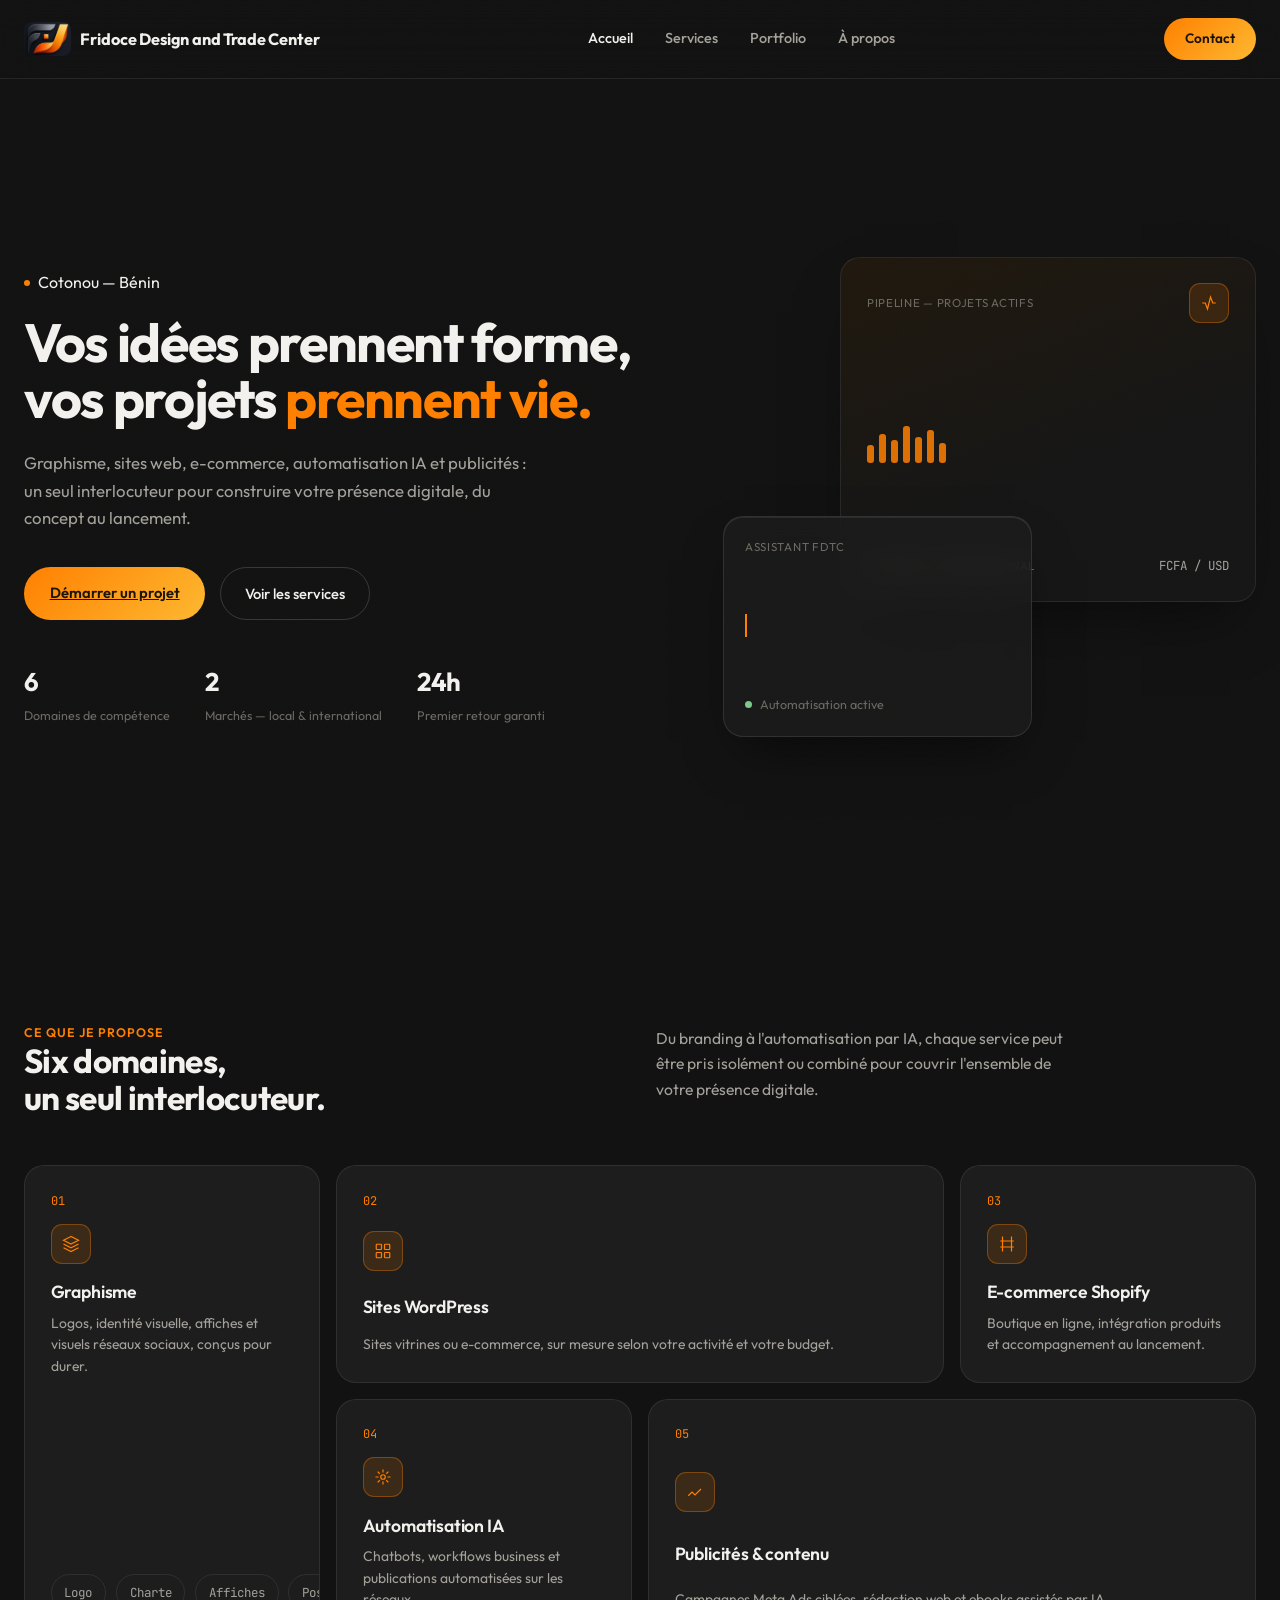
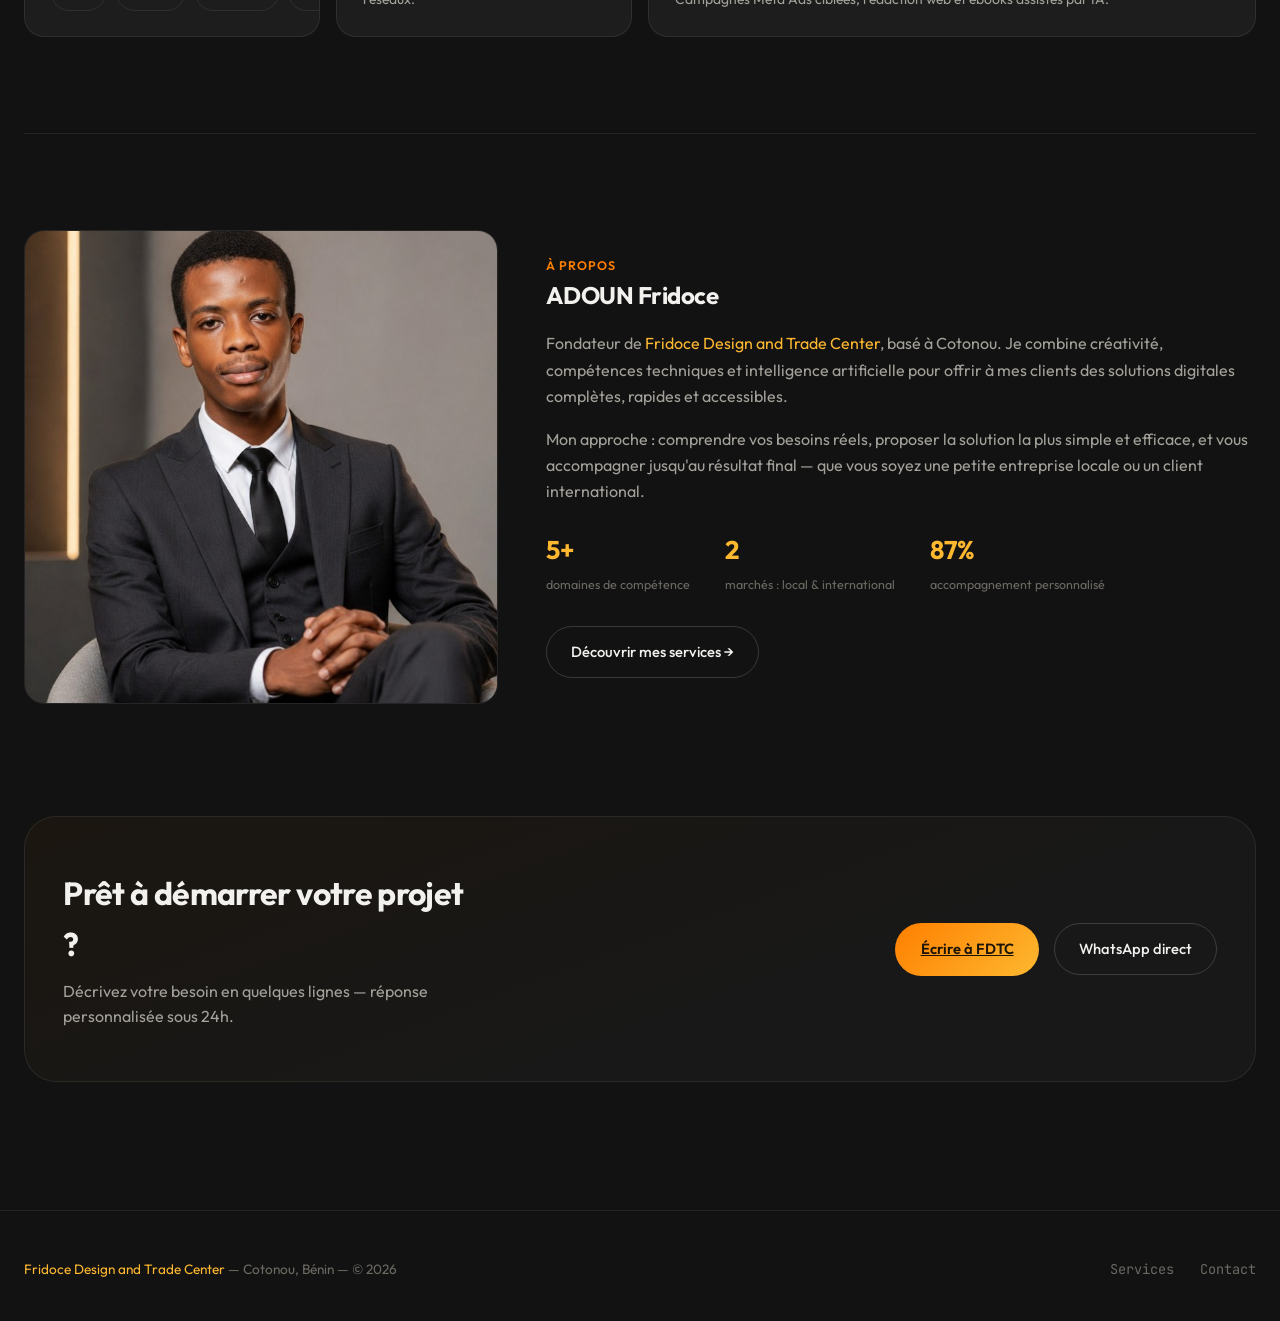
==== Fichiers site web par claude/index.html @ 0f729cc2 "Add files via upload" ====
<!DOCTYPE html>
<html lang="fr">
<head>
<meta charset="UTF-8">
<meta name="viewport" content="width=device-width, initial-scale=1.0">
<title>Fridoce Design and Trade Center — Accueil</title>
<link rel="preconnect" href="https://fonts.googleapis.com">
<link href="https://fonts.googleapis.com/css2?family=Outfit:wght@400;500;600;700;800&family=JetBrains+Mono:wght@400;500&display=swap" rel="stylesheet">
<link rel="stylesheet" href="style.css">
<style>
  .hero{display:grid; grid-template-columns:1.1fr 0.9fr; gap:3rem; align-items:center; min-height:calc(100dvh - 64px); padding:4rem 0;}
  @media (max-width:900px){.hero{grid-template-columns:1fr; min-height:auto; padding:3rem 0;}}
  h1{font-size:clamp(2.4rem,4.2vw,3.6rem); line-height:1.04; letter-spacing:-0.025em; font-weight:700; margin:0 0 1.4rem;}
  h1 em{font-style:normal; color:var(--accent);}
  .lead{color:var(--text-dim); font-size:1.05rem; line-height:1.65; max-width:46ch; margin:0 0 2.2rem;}
  .hero-actions{display:flex; gap:0.9rem; flex-wrap:wrap;}
  .hero-stats{display:flex; gap:2.2rem; margin-top:2.6rem; flex-wrap:wrap;}
  .stat-num{font-size:1.6rem; font-weight:700; letter-spacing:-0.02em; color:var(--text);}
  .stat-label{font-size:0.78rem; color:var(--text-faint); margin-top:0.2rem;}

  .hero-visual{position:relative; height:480px;}
  @media (max-width:900px){.hero-visual{height:340px; margin-top:1rem;}}
  .panel{position:absolute; border-radius:var(--radius-md); border:1px solid var(--border); background:var(--surface); box-shadow:0 30px 60px -25px rgba(0,0,0,0.55); overflow:hidden;}
  .panel-main{top:0; right:0; width:78%; height:72%; background:linear-gradient(160deg,#20180d,#161616 60%); padding:1.6rem; display:flex; flex-direction:column; justify-content:space-between;}
  .panel-float{bottom:0; left:0; width:58%; height:46%; background:rgba(29,29,29,0.7); backdrop-filter:blur(14px); border:1px solid rgba(255,255,255,0.1); box-shadow:inset 0 1px 0 rgba(255,255,255,0.08), 0 25px 50px -20px rgba(0,0,0,0.6); padding:1.3rem; display:flex; flex-direction:column; justify-content:space-between; animation:float 6s ease-in-out infinite;}
  .panel-tag{font-size:0.72rem; color:var(--text-faint); letter-spacing:0.06em; text-transform:uppercase;}
  .panel-row{display:flex; align-items:center; justify-content:space-between;}
  .mini-bars{display:flex; align-items:flex-end; gap:5px; height:46px;}
  .mini-bars span{width:7px; border-radius:3px; background:var(--accent); opacity:0.85;}
  .live-row{display:flex; align-items:center; gap:0.5rem; font-size:0.78rem; color:var(--text-faint);}

  /* BENTO PILLARS */
  .bento{display:grid; grid-template-columns:repeat(4,1fr); grid-template-rows:repeat(2,minmax(170px,auto)); gap:1rem;}
  @media (max-width:900px){.bento{grid-template-columns:1fr; grid-template-rows:none;}}
  .cell{border-radius:var(--radius-md); border:1px solid var(--border); background:var(--surface); padding:1.6rem; display:flex; flex-direction:column; justify-content:space-between; position:relative; overflow:hidden; transition:border-color .35s, transform .4s cubic-bezier(.16,1,.3,1); text-decoration:none; color:var(--text);}
  .cell:hover{border-color:var(--border-strong); transform:translateY(-3px);}
  .cell-wide{grid-column:span 2;}
  .cell-tall{grid-row:span 2;}
  @media (max-width:900px){.cell-wide,.cell-tall{grid-column:span 1; grid-row:span 1;}}
  .cell-num{font-family:'JetBrains Mono',monospace; font-size:0.75rem; color:var(--accent);}
  .cell-title{font-size:1.1rem; font-weight:600; margin:0.9rem 0 0.4rem; letter-spacing:-0.01em;}
  .cell-text{font-size:0.87rem; color:var(--text-dim); line-height:1.55;}

  /* A PROPOS */
  #apropos{border-top:1px solid var(--border);}
  .about-grid{display:grid; grid-template-columns:0.8fr 1.2fr; gap:3rem; align-items:center;}
  @media (max-width:860px){.about-grid{grid-template-columns:1fr;}}
  .photo-frame{width:100%; aspect-ratio:1; border-radius:var(--radius-md); overflow:hidden; border:1px solid var(--border);}
  .photo-frame img{width:100%; height:100%; object-fit:cover; display:block;}
  .about-grid p{color:var(--text-dim); font-size:1rem; line-height:1.65;}
  .stats{display:flex; gap:2.2rem; margin-top:1.6rem; flex-wrap:wrap;}
  .stats div b{display:block; font-family:'Outfit',sans-serif; font-size:1.6rem; color:var(--accent2); font-weight:700;}
  .stats div span{font-size:0.78rem; color:var(--text-faint);}

  /* CTA strip */
  .promo-cta{border-radius:var(--radius-lg); border:1px solid var(--border); background:linear-gradient(160deg,#1b1610,var(--bg-soft) 65%); padding:3.2rem 2.4rem; display:flex; align-items:center; justify-content:space-between; gap:2rem; flex-wrap:wrap;}
  .promo-cta h2{font-size:clamp(1.5rem,2.6vw,2rem); max-width:20ch; margin:0 0 0.5rem;}
  .promo-cta p{color:var(--text-dim); margin:0; max-width:38ch;}
</style>
</head>
<body>

<div class="grain"></div>

<nav>
  <div class="wrap">
    <a href="index.html" class="brand"><img src="assets/logo_icon.png" alt="Logo Fridoce" style="height:34px; width:auto;"> Fridoce Design and Trade Center</a>
    <ul>
      <li><a href="index.html" class="current">Accueil</a></li>
      <li><a href="services.html">Services</a></li>
      <li><a href="services.html#portfolio">Portfolio</a></li>
      <li><a href="index.html#apropos">À propos</a></li>
    </ul>
    <a href="paiement.html#contact" class="nav-cta">Contact</a>
    <button class="nav-burger" aria-label="Menu"><span></span><span></span><span></span></button>
  </div>
</nav>

<main class="wrap">

  <section class="hero" id="accueil">
    <div>
      <div class="kicker">Cotonou — Bénin</div>
      <h1>Vos idées prennent forme,<br>vos projets <em>prennent vie.</em></h1>
      <p class="lead">Graphisme, sites web, e-commerce, automatisation IA et publicités : un seul interlocuteur pour construire votre présence digitale, du concept au lancement.</p>
      <div class="hero-actions">
        <a href="paiement.html#contact" class="btn-primary">Démarrer un projet</a>
        <a href="services.html" class="btn-ghost">Voir les services</a>
      </div>
      <div class="hero-stats">
        <div><div class="stat-num">6</div><div class="stat-label">Domaines de compétence</div></div>
        <div><div class="stat-num">2</div><div class="stat-label">Marchés — local &amp; international</div></div>
        <div><div class="stat-num">24h</div><div class="stat-label">Premier retour garanti</div></div>
      </div>
    </div>

    <div class="hero-visual">
      <div class="panel panel-main">
        <div class="panel-row">
          <span class="panel-tag">Pipeline — projets actifs</span>
          <div class="glyph"><svg viewBox="0 0 24 24" fill="none" stroke-width="1.6"><path d="M3 12h4l3 8 4-16 3 8h4"/></svg></div>
        </div>
        <div class="mini-bars">
          <span style="height:38%"></span><span style="height:62%"></span><span style="height:48%"></span>
          <span style="height:80%"></span><span style="height:55%"></span><span style="height:70%"></span>
          <span style="height:42%"></span>
        </div>
        <div class="panel-row">
          <span class="panel-tag">Cotonou / International</span>
          <span class="mono" style="font-size:0.78rem; color:var(--text-dim);">FCFA / USD</span>
        </div>
      </div>
      <div class="panel panel-float">
        <span class="panel-tag">Assistant FDTC</span>
        <div class="typewrite mono">Génère 3 visuels produit…</div>
        <div class="live-row"><span class="pulse-dot"></span>Automatisation active</div>
      </div>
    </div>
  </section>

  <section id="pôles">
    <div class="section-head reveal">
      <div>
        <div class="eyebrow">Ce que je propose</div>
        <h2>Six domaines,<br>un seul interlocuteur.</h2>
      </div>
      <p class="section-desc">Du branding à l'automatisation par IA, chaque service peut être pris isolément ou combiné pour couvrir l'ensemble de votre présence digitale.</p>
    </div>

    <div class="bento reveal">
      <a href="services.html" class="cell cell-tall">
        <div>
          <div class="cell-num">01</div>
          <div class="glyph" style="margin-top:0.8rem;"><svg viewBox="0 0 24 24" fill="none" stroke-width="1.6"><path d="M12 2 2 7l10 5 10-5-10-5z"/><path d="M2 17l10 5 10-5"/><path d="M2 12l10 5 10-5"/></svg></div>
          <div class="cell-title">Graphisme</div>
          <div class="cell-text">Logos, identité visuelle, affiches et visuels réseaux sociaux, conçus pour durer.</div>
        </div>
        <div class="carousel-track mono">
          <span>Logo</span><span>Charte</span><span>Affiches</span><span>Posts</span>
          <span>Logo</span><span>Charte</span><span>Affiches</span><span>Posts</span>
        </div>
      </a>

      <a href="services.html" class="cell cell-wide">
        <div class="cell-num">02</div>
        <div class="glyph" style="margin-top:0.8rem;"><svg viewBox="0 0 24 24" fill="none" stroke-width="1.6"><rect x="3" y="3" width="7" height="7" rx="1"/><rect x="14" y="3" width="7" height="7" rx="1"/><rect x="3" y="14" width="7" height="7" rx="1"/><rect x="14" y="14" width="7" height="7" rx="1"/></svg></div>
        <div class="cell-title">Sites WordPress</div>
        <div class="cell-text">Sites vitrines ou e-commerce, sur mesure selon votre activité et votre budget.</div>
      </a>

      <a href="services.html" class="cell">
        <div class="cell-num">03</div>
        <div class="glyph" style="margin-top:0.8rem;"><svg viewBox="0 0 24 24" fill="none" stroke-width="1.6"><path d="M6 2 L6 22 M18 2 L18 22 M3 8 L21 8 M3 16 L21 16"/></svg></div>
        <div class="cell-title">E-commerce Shopify</div>
        <div class="cell-text">Boutique en ligne, intégration produits et accompagnement au lancement.</div>
      </a>

      <a href="services.html" class="cell">
        <div class="cell-num">04</div>
        <div class="glyph" style="margin-top:0.8rem;"><svg viewBox="0 0 24 24" fill="none" stroke-width="1.6"><circle cx="12" cy="12" r="3"/><path d="M12 2v4M12 18v4M4.9 4.9l2.8 2.8M16.3 16.3l2.8 2.8M2 12h4M18 12h4M4.9 19.1l2.8-2.8M16.3 7.7l2.8-2.8"/></svg></div>
        <div class="cell-title">Automatisation IA</div>
        <div class="cell-text">Chatbots, workflows business et publications automatisées sur les réseaux.</div>
      </a>

      <a href="services.html" class="cell cell-wide">
        <div class="cell-num">05</div>
        <div class="glyph" style="margin-top:0.8rem;"><svg viewBox="0 0 24 24" fill="none" stroke-width="1.6"><path d="M3 17l5-5 4 4 8-8"/></svg></div>
        <div class="cell-title">Publicités &amp; contenu</div>
        <div class="cell-text">Campagnes Meta Ads ciblées, rédaction web et ebooks assistés par IA.</div>
      </a>
    </div>
  </section>

  <section id="apropos">
    <div class="about-grid reveal">
      <div class="photo-frame"><img src="assets/photo.jpg" alt="ADOUN Fridoce"></div>
      <div>
        <div class="eyebrow">À propos</div>
        <h2>ADOUN Fridoce</h2>
        <p>Fondateur de <a href="https://www.facebook.com/dtacademy2" target="_blank" class="brand-link">Fridoce Design and Trade Center</a>, basé à Cotonou. Je combine créativité, compétences techniques et intelligence artificielle pour offrir à mes clients des solutions digitales complètes, rapides et accessibles.</p>
        <p>Mon approche : comprendre vos besoins réels, proposer la solution la plus simple et efficace, et vous accompagner jusqu'au résultat final — que vous soyez une petite entreprise locale ou un client international.</p>
        <div class="stats">
          <div><b>6+</b><span>domaines de compétence</span></div>
          <div><b>2</b><span>marchés : local &amp; international</span></div>
          <div><b>100%</b><span>accompagnement personnalisé</span></div>
        </div>
        <a href="services.html" class="btn-ghost" style="margin-top:1.8rem;">Découvrir mes services →</a>
      </div>
    </div>
  </section>

  <section style="padding-top:1rem;">
    <div class="promo-cta reveal">
      <div>
        <h2>Prêt à démarrer votre projet ?</h2>
        <p>Décrivez votre besoin en quelques lignes — réponse personnalisée sous 24h.</p>
      </div>
      <div class="hero-actions">
        <a href="paiement.html#contact" class="btn-primary">Écrire à FDTC</a>
        <a href="https://wa.me/22995250774?text=Bonjour%2C%20je%20vous%20ai%20d%C3%A9couvert%20gr%C3%A2ce%20%C3%A0%20votre%20site%20web%20et%20j%27aimerais%20discuter%20avec%20vous." target="_blank" class="btn-ghost">WhatsApp direct</a>
      </div>
    </div>
  </section>

</main>

<footer>
  <div class="wrap">
    <div><a href="https://www.facebook.com/dtacademy2" target="_blank" class="brand-link">Fridoce Design and Trade Center</a> — Cotonou, Bénin — © 2026</div>
    <div class="mono" style="display:flex; gap:1.6rem;"><a href="services.html" style="text-decoration:none;">Services</a><a href="paiement.html#contact" style="text-decoration:none;">Contact</a></div>
  </div>
</footer>

<script src="dynamic.js"></script>
</body>
</html>
---- Fichiers site web par claude/style.css ----
:root{
  --bg:#121212;
  --bg-soft:#181818;
  --surface:#1d1d1d;
  --border:rgba(255,255,255,0.08);
  --border-strong:rgba(255,255,255,0.16);
  --text:#f2f1ee;
  --text-dim:#a3a19a;
  --text-faint:#6b6962;
  --accent:#FF7F00;
  --accent2:#FDB830;
  --accent-soft:rgba(255,127,0,0.14);
  --accent-line:rgba(255,127,0,0.35);
  --radius-lg:2rem;
  --radius-md:1.25rem;
  --radius-sm:0.75rem;
  --trust-blue:#1E90FF;
}
*{box-sizing:border-box;}
html{scroll-behavior:smooth;}
body{
  margin:0; background:var(--bg); color:var(--text);
  font-family:'Outfit', sans-serif; -webkit-font-smoothing:antialiased; overflow-x:hidden;
  line-height:1.6;
}
.mono{font-family:'JetBrains Mono', monospace;}
body{opacity:0; transition:opacity .5s ease;}
body.page-loaded{opacity:1;}
h1,h2,h3{font-family:'Outfit', sans-serif; font-weight:700; letter-spacing:-0.02em; margin:0; color:var(--text);}
a{color:inherit;}
.wrap{max-width:1320px; margin:0 auto; padding:0 1.5rem;}
@media (max-width:768px){.wrap{padding:0 1.25rem;}}
.eyebrow{font-size:0.78rem; letter-spacing:0.08em; text-transform:uppercase; color:var(--accent); font-weight:600;}

/* grain texture overlay */
.grain{
  position:fixed; inset:0; z-index:50; pointer-events:none; opacity:0.035; mix-blend-mode:overlay;
  background-image:url("data:image/svg+xml,%3Csvg xmlns='http://www.w3.org/2000/svg' width='120' height='120'%3E%3Cfilter id='n'%3E%3CfeTurbulence type='fractalNoise' baseFrequency='0.9' numOctaves='2' stitchTiles='stitch'/%3E%3C/filter%3E%3Crect width='100%25' height='100%25' filter='url(%23n)'/%3E%3C/svg%3E");
}

/* NAV */
nav{position:sticky; top:0; z-index:40; backdrop-filter:blur(18px) saturate(140%); background:rgba(18,18,18,0.72); border-bottom:1px solid var(--border); transition:box-shadow .25s ease;}
nav.scrolled{box-shadow:0 10px 30px -10px rgba(0,0,0,0.6);}
nav .wrap{display:flex; align-items:center; justify-content:space-between; padding:1.1rem 1.5rem;}
.brand{display:flex; align-items:center; gap:0.6rem; font-weight:700; letter-spacing:-0.01em; font-size:1.02rem; text-decoration:none; color:var(--text);}
.brand img{display:block; border-radius:8px;}
nav ul{display:flex; gap:2rem; font-size:0.9rem; color:var(--text-dim); list-style:none; padding:0; margin:0;}
nav ul a{color:inherit; text-decoration:none; transition:color .25s; font-weight:500;}
nav ul a:hover, nav ul a.current{color:var(--text);}
.nav-cta{
  font-size:0.85rem; font-weight:600; padding:0.65rem 1.3rem; border-radius:999px;
  background:linear-gradient(135deg,var(--accent),var(--accent2)); color:#1c1407 !important; border:none; cursor:pointer;
  text-decoration:none; transition:transform .35s cubic-bezier(.16,1,.3,1);
}
.nav-cta:hover{transform:translateY(-2px);}

.nav-burger{display:none; background:none; border:none; cursor:pointer; padding:6px; width:32px; height:32px; position:relative;}
.nav-burger span{display:block; position:absolute; left:6px; right:6px; height:2px; background:var(--text); transition:transform .25s ease, opacity .25s ease; top:10px;}
.nav-burger span:nth-child(2){top:15px;}
.nav-burger span:nth-child(3){top:20px;}
.nav-burger.active span:nth-child(1){transform:translateY(5px) rotate(45deg);}
.nav-burger.active span:nth-child(2){opacity:0;}
.nav-burger.active span:nth-child(3){transform:translateY(-5px) rotate(-45deg);}
@media (max-width:860px){
  nav ul{display:none;}
  .nav-burger{display:block;}
  nav ul.open{
    display:flex; position:absolute; top:100%; left:0; right:0; background:var(--bg-soft);
    flex-direction:column; gap:1.1rem; padding:1.4rem 1.5rem; border-bottom:1px solid var(--border);
  }
}

section{padding:6rem 0;}
@media (max-width:768px){section{padding:3.5rem 0;}}
.section-head{display:grid; grid-template-columns:1fr 1fr; gap:2rem; align-items:end; margin-bottom:3rem;}
@media (max-width:768px){.section-head{grid-template-columns:1fr;}}
.section-head h2{font-size:clamp(1.8rem,2.6vw,2.4rem); line-height:1.12;}
.section-desc{color:var(--text-dim); line-height:1.6; font-size:0.98rem; max-width:42ch;}

.btn{display:inline-block; font-family:'Outfit',sans-serif; border:none; cursor:pointer; text-decoration:none;}
.btn-primary{
  background:linear-gradient(135deg,var(--accent),var(--accent2)); color:#1c1407; font-weight:600; font-size:0.92rem;
  padding:0.85rem 1.6rem; border-radius:999px; transition:transform .35s cubic-bezier(.16,1,.3,1), box-shadow .3s ease;
  will-change:transform; display:inline-block;
}
.btn-primary:hover{box-shadow:0 10px 28px -8px rgba(255,127,0,0.45);}
.btn-primary:active{transform:scale(0.96);}
.btn-ghost{
  background:transparent; color:var(--text); font-weight:500; font-size:0.92rem;
  padding:0.85rem 1.5rem; border-radius:999px; border:1px solid var(--border-strong);
  cursor:pointer; transition:border-color .25s, transform .3s cubic-bezier(.16,1,.3,1); display:inline-block; text-decoration:none;
}
.btn-ghost:hover{border-color:var(--accent-line); color:var(--accent2);}
.btn-ghost:active{transform:scale(0.96);}

footer{padding:3rem 0 2.5rem; border-top:1px solid var(--border); margin-top:2rem; background:var(--bg);}
footer .wrap{display:flex; justify-content:space-between; align-items:center; flex-wrap:wrap; gap:1rem; color:var(--text-faint); font-size:0.85rem;}
.brand-link{color:var(--accent2); text-decoration:none; border-bottom:1px solid transparent; transition:border-color .2s;}
.brand-link:hover{border-color:var(--accent2);}

/* reveal on scroll */
.reveal{opacity:0; transform:translateY(20px); transition:opacity .7s cubic-bezier(.16,1,.3,1), transform .7s cubic-bezier(.16,1,.3,1);}
.reveal.in{opacity:1; transform:translateY(0);}

/* pulse dot */
.pulse-dot{width:7px; height:7px; border-radius:50%; background:#7cc98a; box-shadow:0 0 0 0 rgba(124,201,138,0.6); animation:pulse 2s infinite; display:inline-block;}
@keyframes pulse{0%{box-shadow:0 0 0 0 rgba(124,201,138,0.5);}70%{box-shadow:0 0 0 8px rgba(124,201,138,0);}100%{box-shadow:0 0 0 0 rgba(124,201,138,0);}}

/* breathing kicker dot */
.kicker{display:inline-flex; align-items:center; gap:0.5rem; margin-bottom:1.2rem;}
.kicker::before{content:''; width:6px; height:6px; border-radius:50%; background:var(--accent); animation:breathe 2.6s ease-in-out infinite;}
@keyframes breathe{0%,100%{opacity:0.4; transform:scale(0.85);}50%{opacity:1; transform:scale(1.1);}}

/* floating panel */
@keyframes float{0%,100%{transform:translateY(0px);}50%{transform:translateY(-10px);}}

/* spinning ring */
@keyframes spin-slow{to{transform:rotate(360deg);}}

/* typewriter */
.typewrite{font-size:0.9rem; color:var(--text); border-right:2px solid var(--accent); white-space:nowrap; overflow:hidden; width:0; display:inline-block; animation:type 3.4s steps(28) infinite, caret 0.8s steps(1) infinite;}
@keyframes type{0%,5%{width:0;}45%,55%{width:22ch;}95%,100%{width:0;}}
@keyframes caret{50%{border-color:transparent;}}

/* infinite carousel */
.carousel-track{display:flex; gap:0.6rem; width:max-content; animation:scroll-left 14s linear infinite;}
.carousel-track span{font-family:'JetBrains Mono',monospace; font-size:0.78rem; padding:0.45rem 0.8rem; border:1px solid var(--border); border-radius:999px; color:var(--text-dim); white-space:nowrap;}
@keyframes scroll-left{from{transform:translateX(0);}to{transform:translateX(-50%);}}

.glyph{width:40px; height:40px; border-radius:11px; background:var(--accent-soft); border:1px solid var(--accent-line); display:flex; align-items:center; justify-content:center;}
.glyph svg{width:18px; height:18px; stroke:var(--accent);}

@media (max-width:860px){
  .section-head{grid-template-columns:1fr;}
}
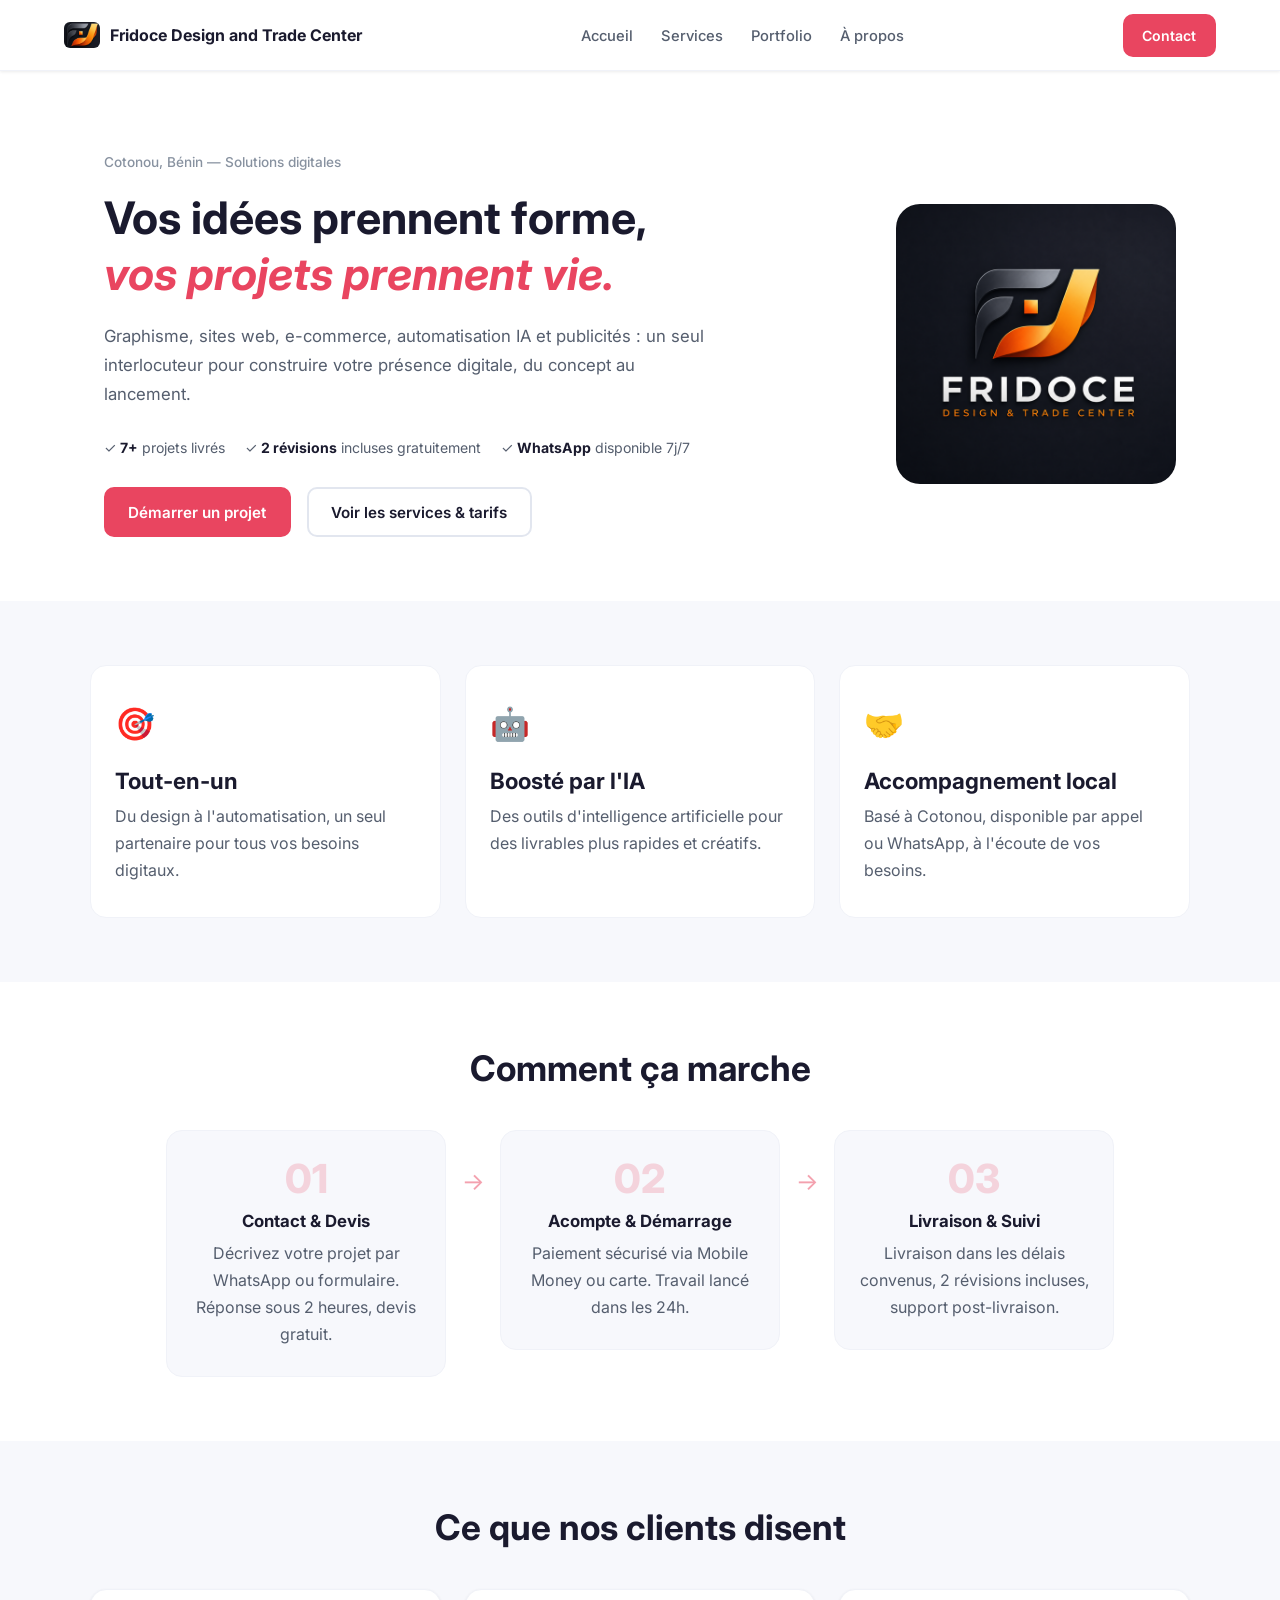
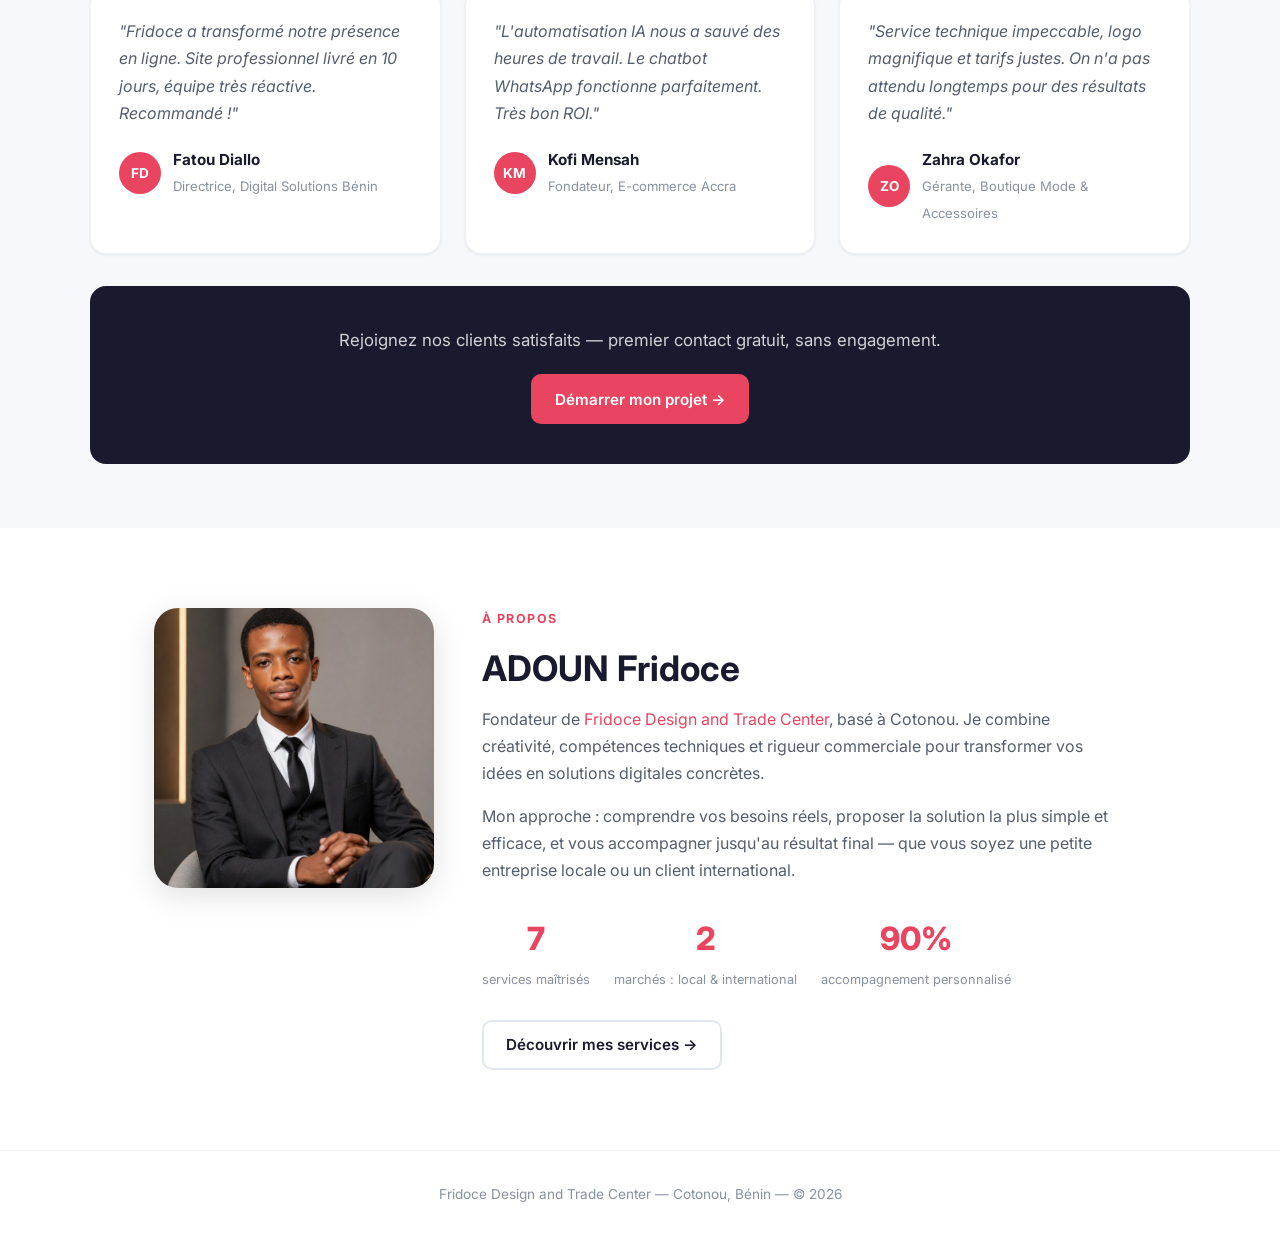
==== commit 35d4e930: "Add files via upload" ====
--- a/Fichiers site web par claude/index.html
+++ b/Fichiers site web par claude/index.html
@@ -1,216 +1,244 @@
 <!DOCTYPE html>
 <html lang="fr">
 <head>
-<meta charset="UTF-8">
-<meta name="viewport" content="width=device-width, initial-scale=1.0">
-<title>Fridoce Design and Trade Center — Accueil</title>
-<link rel="preconnect" href="https://fonts.googleapis.com">
-<link href="https://fonts.googleapis.com/css2?family=Outfit:wght@400;500;600;700;800&family=JetBrains+Mono:wght@400;500&display=swap" rel="stylesheet">
-<link rel="stylesheet" href="style.css">
-<style>
-  .hero{display:grid; grid-template-columns:1.1fr 0.9fr; gap:3rem; align-items:center; min-height:calc(100dvh - 64px); padding:4rem 0;}
-  @media (max-width:900px){.hero{grid-template-columns:1fr; min-height:auto; padding:3rem 0;}}
-  h1{font-size:clamp(2.4rem,4.2vw,3.6rem); line-height:1.04; letter-spacing:-0.025em; font-weight:700; margin:0 0 1.4rem;}
-  h1 em{font-style:normal; color:var(--accent);}
-  .lead{color:var(--text-dim); font-size:1.05rem; line-height:1.65; max-width:46ch; margin:0 0 2.2rem;}
-  .hero-actions{display:flex; gap:0.9rem; flex-wrap:wrap;}
-  .hero-stats{display:flex; gap:2.2rem; margin-top:2.6rem; flex-wrap:wrap;}
-  .stat-num{font-size:1.6rem; font-weight:700; letter-spacing:-0.02em; color:var(--text);}
-  .stat-label{font-size:0.78rem; color:var(--text-faint); margin-top:0.2rem;}
-
-  .hero-visual{position:relative; height:480px;}
-  @media (max-width:900px){.hero-visual{height:340px; margin-top:1rem;}}
-  .panel{position:absolute; border-radius:var(--radius-md); border:1px solid var(--border); background:var(--surface); box-shadow:0 30px 60px -25px rgba(0,0,0,0.55); overflow:hidden;}
-  .panel-main{top:0; right:0; width:78%; height:72%; background:linear-gradient(160deg,#20180d,#161616 60%); padding:1.6rem; display:flex; flex-direction:column; justify-content:space-between;}
-  .panel-float{bottom:0; left:0; width:58%; height:46%; background:rgba(29,29,29,0.7); backdrop-filter:blur(14px); border:1px solid rgba(255,255,255,0.1); box-shadow:inset 0 1px 0 rgba(255,255,255,0.08), 0 25px 50px -20px rgba(0,0,0,0.6); padding:1.3rem; display:flex; flex-direction:column; justify-content:space-between; animation:float 6s ease-in-out infinite;}
-  .panel-tag{font-size:0.72rem; color:var(--text-faint); letter-spacing:0.06em; text-transform:uppercase;}
-  .panel-row{display:flex; align-items:center; justify-content:space-between;}
-  .mini-bars{display:flex; align-items:flex-end; gap:5px; height:46px;}
-  .mini-bars span{width:7px; border-radius:3px; background:var(--accent); opacity:0.85;}
-  .live-row{display:flex; align-items:center; gap:0.5rem; font-size:0.78rem; color:var(--text-faint);}
-
-  /* BENTO PILLARS */
-  .bento{display:grid; grid-template-columns:repeat(4,1fr); grid-template-rows:repeat(2,minmax(170px,auto)); gap:1rem;}
-  @media (max-width:900px){.bento{grid-template-columns:1fr; grid-template-rows:none;}}
-  .cell{border-radius:var(--radius-md); border:1px solid var(--border); background:var(--surface); padding:1.6rem; display:flex; flex-direction:column; justify-content:space-between; position:relative; overflow:hidden; transition:border-color .35s, transform .4s cubic-bezier(.16,1,.3,1); text-decoration:none; color:var(--text);}
-  .cell:hover{border-color:var(--border-strong); transform:translateY(-3px);}
-  .cell-wide{grid-column:span 2;}
-  .cell-tall{grid-row:span 2;}
-  @media (max-width:900px){.cell-wide,.cell-tall{grid-column:span 1; grid-row:span 1;}}
-  .cell-num{font-family:'JetBrains Mono',monospace; font-size:0.75rem; color:var(--accent);}
-  .cell-title{font-size:1.1rem; font-weight:600; margin:0.9rem 0 0.4rem; letter-spacing:-0.01em;}
-  .cell-text{font-size:0.87rem; color:var(--text-dim); line-height:1.55;}
-
-  /* A PROPOS */
-  #apropos{border-top:1px solid var(--border);}
-  .about-grid{display:grid; grid-template-columns:0.8fr 1.2fr; gap:3rem; align-items:center;}
-  @media (max-width:860px){.about-grid{grid-template-columns:1fr;}}
-  .photo-frame{width:100%; aspect-ratio:1; border-radius:var(--radius-md); overflow:hidden; border:1px solid var(--border);}
-  .photo-frame img{width:100%; height:100%; object-fit:cover; display:block;}
-  .about-grid p{color:var(--text-dim); font-size:1rem; line-height:1.65;}
-  .stats{display:flex; gap:2.2rem; margin-top:1.6rem; flex-wrap:wrap;}
-  .stats div b{display:block; font-family:'Outfit',sans-serif; font-size:1.6rem; color:var(--accent2); font-weight:700;}
-  .stats div span{font-size:0.78rem; color:var(--text-faint);}
-
-  /* CTA strip */
-  .promo-cta{border-radius:var(--radius-lg); border:1px solid var(--border); background:linear-gradient(160deg,#1b1610,var(--bg-soft) 65%); padding:3.2rem 2.4rem; display:flex; align-items:center; justify-content:space-between; gap:2rem; flex-wrap:wrap;}
-  .promo-cta h2{font-size:clamp(1.5rem,2.6vw,2rem); max-width:20ch; margin:0 0 0.5rem;}
-  .promo-cta p{color:var(--text-dim); margin:0; max-width:38ch;}
-</style>
+  <meta charset="UTF-8" />
+  <meta name="viewport" content="width=device-width, initial-scale=1.0" />
+  <title>Fridoce Design and Trade Center — Accueil</title>
+  <meta name="description" content="Créez votre présence digitale avec Fridoce Design and Trade Center. Graphisme, sites web, e-commerce, automatisation IA et publicités. Solutions complètes depuis Cotonou." />
+  <meta name="keywords" content="graphisme, design, site web, e-commerce, automatisation IA, publicités Facebook, Cotonou, Bénin" />
+  <meta name="author" content="Fridoce Design and Trade Center" />
+
+  <!-- Open Graph — URL corrigée -->
+  <meta property="og:title" content="Fridoce Design and Trade Center — Vos idées prennent forme" />
+  <meta property="og:description" content="Solutions digitales complètes : graphisme, sites web, e-commerce, automatisation IA. Du concept au lancement." />
+  <meta property="og:image" content="https://fdtc-website.vercel.app/assets/logo.png" />
+  <meta property="og:url" content="https://fdtc-website.vercel.app" />
+  <meta property="og:type" content="website" />
+  <meta property="og:site_name" content="Fridoce Design and Trade Center" />
+
+  <!-- Twitter Card -->
+  <meta name="twitter:card" content="summary_large_image" />
+  <meta name="twitter:title" content="Fridoce Design and Trade Center" />
+  <meta name="twitter:description" content="Solutions digitales complètes depuis Cotonou. Graphisme, sites, e-commerce, IA." />
+  <meta name="twitter:image" content="https://fdtc-website.vercel.app/assets/logo.png" />
+
+  <!-- JSON-LD LocalBusiness -->
+  <script type="application/ld+json">
+  {
+    "@context": "https://schema.org",
+    "@type": "LocalBusiness",
+    "name": "Fridoce Design and Trade Center",
+    "url": "https://fdtc-website.vercel.app",
+    "logo": "https://fdtc-website.vercel.app/assets/logo.png",
+    "image": "https://fdtc-website.vercel.app/assets/logo.png",
+    "description": "Solutions digitales complètes : graphisme, sites web, e-commerce, automatisation IA et publicités depuis Cotonou, Bénin.",
+    "address": {
+      "@type": "PostalAddress",
+      "addressLocality": "Cotonou",
+      "addressCountry": "BJ"
+    },
+    "telephone": "+22901952507 74",
+    "priceRange": "$$",
+    "openingHours": "Mo-Fr 08:00-18:00"
+  }
+  </script>
+
+  <!-- Google Analytics GA4 -->
+  <script async src="https://www.googletagmanager.com/gtag/js?id=G-G6QQ1XGPJY"></script>
+  <script>
+    window.dataLayer = window.dataLayer || [];
+    function gtag(){dataLayer.push(arguments);}
+    gtag('js', new Date());
+    gtag('config', 'G-G6QQ1XGPJY');
+  </script>
+
+  <link rel="stylesheet" href="style.css" />
+  <link rel="preconnect" href="https://fonts.googleapis.com" />
+  <link rel="preconnect" href="https://fonts.gstatic.com" crossorigin />
+  <link href="https://fonts.googleapis.com/css2?family=Inter:wght@400;500;600;700&display=swap" rel="stylesheet" />
 </head>
 <body>
 
-<div class="grain"></div>
-
-<nav>
-  <div class="wrap">
-    <a href="index.html" class="brand"><img src="assets/logo_icon.png" alt="Logo Fridoce" style="height:34px; width:auto;"> Fridoce Design and Trade Center</a>
-    <ul>
-      <li><a href="index.html" class="current">Accueil</a></li>
+  <!-- NAVIGATION -->
+  <nav class="navbar" role="navigation" aria-label="Navigation principale">
+    <a href="index.html" class="nav-logo" aria-label="Fridoce Design and Trade Center — Accueil">
+      <img src="assets/logo_icon.png" alt="Logo Fridoce" width="36" height="36" />
+      Fridoce Design and Trade Center
+    </a>
+    <button class="burger" id="burger" aria-label="Ouvrir le menu" aria-expanded="false" aria-controls="nav-links">
+      <span></span><span></span><span></span>
+    </button>
+    <ul class="nav-links" id="nav-links" role="list">
+      <li><a href="index.html">Accueil</a></li>
       <li><a href="services.html">Services</a></li>
       <li><a href="services.html#portfolio">Portfolio</a></li>
       <li><a href="index.html#apropos">À propos</a></li>
     </ul>
-    <a href="paiement.html#contact" class="nav-cta">Contact</a>
-    <button class="nav-burger" aria-label="Menu"><span></span><span></span><span></span></button>
-  </div>
-</nav>
-
-<main class="wrap">
-
+    <a href="paiement.html#contact" class="btn btn-primary nav-cta">Contact</a>
+  </nav>
+
+  <!-- HERO -->
   <section class="hero" id="accueil">
-    <div>
-      <div class="kicker">Cotonou — Bénin</div>
-      <h1>Vos idées prennent forme,<br>vos projets <em>prennent vie.</em></h1>
-      <p class="lead">Graphisme, sites web, e-commerce, automatisation IA et publicités : un seul interlocuteur pour construire votre présence digitale, du concept au lancement.</p>
+    <div class="hero-content">
+      <p class="hero-location">Cotonou, Bénin — Solutions digitales</p>
+      <h1 class="hero-title">
+        Vos idées prennent forme,<br />
+        <em>vos projets prennent vie.</em>
+      </h1>
+      <p class="hero-subtitle">
+        Graphisme, sites web, e-commerce, automatisation IA et publicités : un seul interlocuteur pour construire votre présence digitale, du concept au lancement.
+      </p>
+      <div class="trust-bar">
+        <span>✓ <strong>7+</strong> projets livrés</span>
+        <span>✓ <strong>2 révisions</strong> incluses gratuitement</span>
+        <span>✓ <strong>WhatsApp</strong> disponible 7j/7</span>
+      </div>
       <div class="hero-actions">
-        <a href="paiement.html#contact" class="btn-primary">Démarrer un projet</a>
-        <a href="services.html" class="btn-ghost">Voir les services</a>
-      </div>
-      <div class="hero-stats">
-        <div><div class="stat-num">6</div><div class="stat-label">Domaines de compétence</div></div>
-        <div><div class="stat-num">2</div><div class="stat-label">Marchés — local &amp; international</div></div>
-        <div><div class="stat-num">24h</div><div class="stat-label">Premier retour garanti</div></div>
-      </div>
-    </div>
-
+        <a href="paiement.html#contact" class="btn btn-primary" onclick="gtag('event','click_cta_hero',{event_category:'conversion'})">Démarrer un projet</a>
+        <a href="services.html" class="btn btn-secondary">Voir les services &amp; tarifs</a>
+      </div>
+    </div>
     <div class="hero-visual">
-      <div class="panel panel-main">
-        <div class="panel-row">
-          <span class="panel-tag">Pipeline — projets actifs</span>
-          <div class="glyph"><svg viewBox="0 0 24 24" fill="none" stroke-width="1.6"><path d="M3 12h4l3 8 4-16 3 8h4"/></svg></div>
-        </div>
-        <div class="mini-bars">
-          <span style="height:38%"></span><span style="height:62%"></span><span style="height:48%"></span>
-          <span style="height:80%"></span><span style="height:55%"></span><span style="height:70%"></span>
-          <span style="height:42%"></span>
-        </div>
-        <div class="panel-row">
-          <span class="panel-tag">Cotonou / International</span>
-          <span class="mono" style="font-size:0.78rem; color:var(--text-dim);">FCFA / USD</span>
-        </div>
-      </div>
-      <div class="panel panel-float">
-        <span class="panel-tag">Assistant FDTC</span>
-        <div class="typewrite mono">Génère 3 visuels produit…</div>
-        <div class="live-row"><span class="pulse-dot"></span>Automatisation active</div>
-      </div>
-    </div>
-  </section>
-
-  <section id="pôles">
-    <div class="section-head reveal">
-      <div>
-        <div class="eyebrow">Ce que je propose</div>
-        <h2>Six domaines,<br>un seul interlocuteur.</h2>
-      </div>
-      <p class="section-desc">Du branding à l'automatisation par IA, chaque service peut être pris isolément ou combiné pour couvrir l'ensemble de votre présence digitale.</p>
-    </div>
-
-    <div class="bento reveal">
-      <a href="services.html" class="cell cell-tall">
-        <div>
-          <div class="cell-num">01</div>
-          <div class="glyph" style="margin-top:0.8rem;"><svg viewBox="0 0 24 24" fill="none" stroke-width="1.6"><path d="M12 2 2 7l10 5 10-5-10-5z"/><path d="M2 17l10 5 10-5"/><path d="M2 12l10 5 10-5"/></svg></div>
-          <div class="cell-title">Graphisme</div>
-          <div class="cell-text">Logos, identité visuelle, affiches et visuels réseaux sociaux, conçus pour durer.</div>
-        </div>
-        <div class="carousel-track mono">
-          <span>Logo</span><span>Charte</span><span>Affiches</span><span>Posts</span>
-          <span>Logo</span><span>Charte</span><span>Affiches</span><span>Posts</span>
-        </div>
-      </a>
-
-      <a href="services.html" class="cell cell-wide">
-        <div class="cell-num">02</div>
-        <div class="glyph" style="margin-top:0.8rem;"><svg viewBox="0 0 24 24" fill="none" stroke-width="1.6"><rect x="3" y="3" width="7" height="7" rx="1"/><rect x="14" y="3" width="7" height="7" rx="1"/><rect x="3" y="14" width="7" height="7" rx="1"/><rect x="14" y="14" width="7" height="7" rx="1"/></svg></div>
-        <div class="cell-title">Sites WordPress</div>
-        <div class="cell-text">Sites vitrines ou e-commerce, sur mesure selon votre activité et votre budget.</div>
-      </a>
-
-      <a href="services.html" class="cell">
-        <div class="cell-num">03</div>
-        <div class="glyph" style="margin-top:0.8rem;"><svg viewBox="0 0 24 24" fill="none" stroke-width="1.6"><path d="M6 2 L6 22 M18 2 L18 22 M3 8 L21 8 M3 16 L21 16"/></svg></div>
-        <div class="cell-title">E-commerce Shopify</div>
-        <div class="cell-text">Boutique en ligne, intégration produits et accompagnement au lancement.</div>
-      </a>
-
-      <a href="services.html" class="cell">
-        <div class="cell-num">04</div>
-        <div class="glyph" style="margin-top:0.8rem;"><svg viewBox="0 0 24 24" fill="none" stroke-width="1.6"><circle cx="12" cy="12" r="3"/><path d="M12 2v4M12 18v4M4.9 4.9l2.8 2.8M16.3 16.3l2.8 2.8M2 12h4M18 12h4M4.9 19.1l2.8-2.8M16.3 7.7l2.8-2.8"/></svg></div>
-        <div class="cell-title">Automatisation IA</div>
-        <div class="cell-text">Chatbots, workflows business et publications automatisées sur les réseaux.</div>
-      </a>
-
-      <a href="services.html" class="cell cell-wide">
-        <div class="cell-num">05</div>
-        <div class="glyph" style="margin-top:0.8rem;"><svg viewBox="0 0 24 24" fill="none" stroke-width="1.6"><path d="M3 17l5-5 4 4 8-8"/></svg></div>
-        <div class="cell-title">Publicités &amp; contenu</div>
-        <div class="cell-text">Campagnes Meta Ads ciblées, rédaction web et ebooks assistés par IA.</div>
-      </a>
-    </div>
-  </section>
-
-  <section id="apropos">
-    <div class="about-grid reveal">
-      <div class="photo-frame"><img src="assets/photo.jpg" alt="ADOUN Fridoce"></div>
-      <div>
-        <div class="eyebrow">À propos</div>
-        <h2>ADOUN Fridoce</h2>
-        <p>Fondateur de <a href="https://www.facebook.com/dtacademy2" target="_blank" class="brand-link">Fridoce Design and Trade Center</a>, basé à Cotonou. Je combine créativité, compétences techniques et intelligence artificielle pour offrir à mes clients des solutions digitales complètes, rapides et accessibles.</p>
-        <p>Mon approche : comprendre vos besoins réels, proposer la solution la plus simple et efficace, et vous accompagner jusqu'au résultat final — que vous soyez une petite entreprise locale ou un client international.</p>
-        <div class="stats">
-          <div><b>6+</b><span>domaines de compétence</span></div>
-          <div><b>2</b><span>marchés : local &amp; international</span></div>
-          <div><b>100%</b><span>accompagnement personnalisé</span></div>
-        </div>
-        <a href="services.html" class="btn-ghost" style="margin-top:1.8rem;">Découvrir mes services →</a>
-      </div>
-    </div>
-  </section>
-
-  <section style="padding-top:1rem;">
-    <div class="promo-cta reveal">
-      <div>
-        <h2>Prêt à démarrer votre projet ?</h2>
-        <p>Décrivez votre besoin en quelques lignes — réponse personnalisée sous 24h.</p>
-      </div>
-      <div class="hero-actions">
-        <a href="paiement.html#contact" class="btn-primary">Écrire à FDTC</a>
-        <a href="https://wa.me/22995250774?text=Bonjour%2C%20je%20vous%20ai%20d%C3%A9couvert%20gr%C3%A2ce%20%C3%A0%20votre%20site%20web%20et%20j%27aimerais%20discuter%20avec%20vous." target="_blank" class="btn-ghost">WhatsApp direct</a>
-      </div>
-    </div>
-  </section>
-
-</main>
-
-<footer>
-  <div class="wrap">
-    <div><a href="https://www.facebook.com/dtacademy2" target="_blank" class="brand-link">Fridoce Design and Trade Center</a> — Cotonou, Bénin — © 2026</div>
-    <div class="mono" style="display:flex; gap:1.6rem;"><a href="services.html" style="text-decoration:none;">Services</a><a href="paiement.html#contact" style="text-decoration:none;">Contact</a></div>
-  </div>
-</footer>
-
-<script src="dynamic.js"></script>
+      <img src="assets/logo.png" alt="Fridoce Design and Trade Center" width="320" height="320" loading="lazy" />
+    </div>
+  </section>
+
+  <!-- PROMESSES -->
+  <section class="features" aria-labelledby="features-title">
+    <h2 id="features-title" class="sr-only">Nos points forts</h2>
+    <div class="features-grid">
+      <div class="feature-card">
+        <div class="feature-icon" aria-hidden="true">🎯</div>
+        <h3>Tout-en-un</h3>
+        <p>Du design à l'automatisation, un seul partenaire pour tous vos besoins digitaux.</p>
+      </div>
+      <div class="feature-card">
+        <div class="feature-icon" aria-hidden="true">🤖</div>
+        <h3>Boosté par l'IA</h3>
+        <p>Des outils d'intelligence artificielle pour des livrables plus rapides et créatifs.</p>
+      </div>
+      <div class="feature-card">
+        <div class="feature-icon" aria-hidden="true">🤝</div>
+        <h3>Accompagnement local</h3>
+        <p>Basé à Cotonou, disponible par appel ou WhatsApp, à l'écoute de vos besoins.</p>
+      </div>
+    </div>
+  </section>
+
+  <!-- COMMENT ÇA MARCHE -->
+  <section class="how-it-works" aria-labelledby="how-title">
+    <h2 id="how-title">Comment ça marche</h2>
+    <div class="steps-grid">
+      <div class="step">
+        <div class="step-number" aria-hidden="true">01</div>
+        <h3>Contact &amp; Devis</h3>
+        <p>Décrivez votre projet par WhatsApp ou formulaire. Réponse sous 2 heures, devis gratuit.</p>
+      </div>
+      <div class="step-arrow" aria-hidden="true">→</div>
+      <div class="step">
+        <div class="step-number" aria-hidden="true">02</div>
+        <h3>Acompte &amp; Démarrage</h3>
+        <p>Paiement sécurisé via Mobile Money ou carte. Travail lancé dans les 24h.</p>
+      </div>
+      <div class="step-arrow" aria-hidden="true">→</div>
+      <div class="step">
+        <div class="step-number" aria-hidden="true">03</div>
+        <h3>Livraison &amp; Suivi</h3>
+        <p>Livraison dans les délais convenus, 2 révisions incluses, support post-livraison.</p>
+      </div>
+    </div>
+  </section>
+
+  <!-- TÉMOIGNAGES -->
+  <section class="testimonials" aria-labelledby="testi-title">
+    <h2 id="testi-title">Ce que nos clients disent</h2>
+    <div class="testimonials-grid">
+      <div class="testimonial-card">
+        <p class="testimonial-text">"Fridoce a transformé notre présence en ligne. Site professionnel livré en 10 jours, équipe très réactive. Recommandé !"</p>
+        <div class="testimonial-author">
+          <div class="author-avatar" aria-hidden="true">FD</div>
+          <div>
+            <strong>Fatou Diallo</strong>
+            <span>Directrice, Digital Solutions Bénin</span>
+          </div>
+        </div>
+      </div>
+      <div class="testimonial-card">
+        <p class="testimonial-text">"L'automatisation IA nous a sauvé des heures de travail. Le chatbot WhatsApp fonctionne parfaitement. Très bon ROI."</p>
+        <div class="testimonial-author">
+          <div class="author-avatar" aria-hidden="true">KM</div>
+          <div>
+            <strong>Kofi Mensah</strong>
+            <span>Fondateur, E-commerce Accra</span>
+          </div>
+        </div>
+      </div>
+      <div class="testimonial-card">
+        <p class="testimonial-text">"Service technique impeccable, logo magnifique et tarifs justes. On n'a pas attendu longtemps pour des résultats de qualité."</p>
+        <div class="testimonial-author">
+          <div class="author-avatar" aria-hidden="true">ZO</div>
+          <div>
+            <strong>Zahra Okafor</strong>
+            <span>Gérante, Boutique Mode &amp; Accessoires</span>
+          </div>
+        </div>
+      </div>
+    </div>
+    <!-- CTA POST-TÉMOIGNAGES -->
+    <div class="testimonials-cta">
+      <p>Rejoignez nos clients satisfaits — premier contact gratuit, sans engagement.</p>
+      <a href="paiement.html#contact" class="btn btn-primary" onclick="gtag('event','click_cta_testimonials',{event_category:'conversion'})">Démarrer mon projet →</a>
+    </div>
+  </section>
+
+  <!-- À PROPOS -->
+  <section class="about" id="apropos" aria-labelledby="about-title">
+    <div class="about-photo">
+      <img src="assets/photo.jpg" alt="ADOUN Fridoce, fondateur de Fridoce Design and Trade Center" width="280" height="280" loading="lazy" />
+    </div>
+    <div class="about-content">
+      <p class="section-label">À propos</p>
+      <h2 id="about-title">ADOUN Fridoce</h2>
+      <p>
+        Fondateur de <a href="https://www.facebook.com/dtacademy2" rel="noopener noreferrer" target="_blank">Fridoce Design and Trade Center</a>, basé à Cotonou. Je combine créativité, compétences techniques et rigueur commerciale pour transformer vos idées en solutions digitales concrètes.
+      </p>
+      <p>
+        Mon approche : comprendre vos besoins réels, proposer la solution la plus simple et efficace, et vous accompagner jusqu'au résultat final — que vous soyez une petite entreprise locale ou un client international.
+      </p>
+      <div class="about-stats">
+        <div class="about-stat">
+          <span class="stat-number">7</span>
+          <span class="stat-label">services maîtrisés</span>
+        </div>
+        <div class="about-stat">
+          <span class="stat-number">2</span>
+          <span class="stat-label">marchés : local &amp; international</span>
+        </div>
+        <div class="about-stat">
+          <span class="stat-number">100%</span>
+          <span class="stat-label">accompagnement personnalisé</span>
+        </div>
+      </div>
+      <a href="services.html" class="btn btn-secondary">Découvrir mes services →</a>
+    </div>
+  </section>
+
+  <!-- FOOTER -->
+  <footer class="footer">
+    <a href="https://www.facebook.com/dtacademy2" rel="noopener noreferrer" target="_blank">Fridoce Design and Trade Center</a>
+    — Cotonou, Bénin — © 2026
+  </footer>
+
+  <!-- BOUTON WHATSAPP STICKY -->
+  <a href="https://wa.me/22995250774?text=Bonjour%2C%20j%27aimerais%20discuter%20de%20mon%20projet%20digital."
+     class="sticky-whatsapp"
+     aria-label="Nous contacter sur WhatsApp"
+     target="_blank"
+     rel="noopener noreferrer"
+     onclick="gtag('event','click_whatsapp_sticky',{event_category:'conversion'})">
+    💬 Nous contacter
+  </a>
+
+  <script src="dynamic.js"></script>
 </body>
 </html>
--- a/Fichiers site web par claude/style.css
+++ b/Fichiers site web par claude/style.css
@@ -1,135 +1,636 @@
-:root{
-  --bg:#121212;
-  --bg-soft:#181818;
-  --surface:#1d1d1d;
-  --border:rgba(255,255,255,0.08);
-  --border-strong:rgba(255,255,255,0.16);
-  --text:#f2f1ee;
-  --text-dim:#a3a19a;
-  --text-faint:#6b6962;
-  --accent:#FF7F00;
-  --accent2:#FDB830;
-  --accent-soft:rgba(255,127,0,0.14);
-  --accent-line:rgba(255,127,0,0.35);
-  --radius-lg:2rem;
-  --radius-md:1.25rem;
-  --radius-sm:0.75rem;
-  --trust-blue:#1E90FF;
-}
-*{box-sizing:border-box;}
-html{scroll-behavior:smooth;}
-body{
-  margin:0; background:var(--bg); color:var(--text);
-  font-family:'Outfit', sans-serif; -webkit-font-smoothing:antialiased; overflow-x:hidden;
-  line-height:1.6;
-}
-.mono{font-family:'JetBrains Mono', monospace;}
-body{opacity:0; transition:opacity .5s ease;}
-body.page-loaded{opacity:1;}
-h1,h2,h3{font-family:'Outfit', sans-serif; font-weight:700; letter-spacing:-0.02em; margin:0; color:var(--text);}
-a{color:inherit;}
-.wrap{max-width:1320px; margin:0 auto; padding:0 1.5rem;}
-@media (max-width:768px){.wrap{padding:0 1.25rem;}}
-.eyebrow{font-size:0.78rem; letter-spacing:0.08em; text-transform:uppercase; color:var(--accent); font-weight:600;}
-
-/* grain texture overlay */
-.grain{
-  position:fixed; inset:0; z-index:50; pointer-events:none; opacity:0.035; mix-blend-mode:overlay;
-  background-image:url("data:image/svg+xml,%3Csvg xmlns='http://www.w3.org/2000/svg' width='120' height='120'%3E%3Cfilter id='n'%3E%3CfeTurbulence type='fractalNoise' baseFrequency='0.9' numOctaves='2' stitchTiles='stitch'/%3E%3C/filter%3E%3Crect width='100%25' height='100%25' filter='url(%23n)'/%3E%3C/svg%3E");
-}
-
-/* NAV */
-nav{position:sticky; top:0; z-index:40; backdrop-filter:blur(18px) saturate(140%); background:rgba(18,18,18,0.72); border-bottom:1px solid var(--border); transition:box-shadow .25s ease;}
-nav.scrolled{box-shadow:0 10px 30px -10px rgba(0,0,0,0.6);}
-nav .wrap{display:flex; align-items:center; justify-content:space-between; padding:1.1rem 1.5rem;}
-.brand{display:flex; align-items:center; gap:0.6rem; font-weight:700; letter-spacing:-0.01em; font-size:1.02rem; text-decoration:none; color:var(--text);}
-.brand img{display:block; border-radius:8px;}
-nav ul{display:flex; gap:2rem; font-size:0.9rem; color:var(--text-dim); list-style:none; padding:0; margin:0;}
-nav ul a{color:inherit; text-decoration:none; transition:color .25s; font-weight:500;}
-nav ul a:hover, nav ul a.current{color:var(--text);}
-.nav-cta{
-  font-size:0.85rem; font-weight:600; padding:0.65rem 1.3rem; border-radius:999px;
-  background:linear-gradient(135deg,var(--accent),var(--accent2)); color:#1c1407 !important; border:none; cursor:pointer;
-  text-decoration:none; transition:transform .35s cubic-bezier(.16,1,.3,1);
-}
-.nav-cta:hover{transform:translateY(-2px);}
-
-.nav-burger{display:none; background:none; border:none; cursor:pointer; padding:6px; width:32px; height:32px; position:relative;}
-.nav-burger span{display:block; position:absolute; left:6px; right:6px; height:2px; background:var(--text); transition:transform .25s ease, opacity .25s ease; top:10px;}
-.nav-burger span:nth-child(2){top:15px;}
-.nav-burger span:nth-child(3){top:20px;}
-.nav-burger.active span:nth-child(1){transform:translateY(5px) rotate(45deg);}
-.nav-burger.active span:nth-child(2){opacity:0;}
-.nav-burger.active span:nth-child(3){transform:translateY(-5px) rotate(-45deg);}
-@media (max-width:860px){
-  nav ul{display:none;}
-  .nav-burger{display:block;}
-  nav ul.open{
-    display:flex; position:absolute; top:100%; left:0; right:0; background:var(--bg-soft);
-    flex-direction:column; gap:1.1rem; padding:1.4rem 1.5rem; border-bottom:1px solid var(--border);
+/* ========================================
+   Fridoce Design and Trade Center
+   style.css — Styles globaux
+   ======================================== */
+
+/* ── RESET & BASE ─────────────────────── */
+*, *::before, *::after { box-sizing: border-box; margin: 0; padding: 0; }
+
+:root {
+  --primary:        #1a1a2e;
+  --primary-light:  #16213e;
+  --accent:         #e94560;
+  --accent-dark:    #c73652;
+  --accent-light:   #ff6b84;
+  --gold:           #f5a623;
+  --text-primary:   #1a1a2e;
+  --text-secondary: #555e6e;
+  --text-muted:     #8892a0;
+  --bg-primary:     #ffffff;
+  --bg-secondary:   #f7f8fc;
+  --bg-tertiary:    #eef0f8;
+  --border:         #e2e6ef;
+  --border-light:   #f0f2f8;
+  --success:        #16a34a;
+  --success-bg:     #f0fdf4;
+  --error:          #dc2626;
+  --error-bg:       #fef2f2;
+  --warning:        #d97706;
+  --warning-bg:     #fffbeb;
+  --radius-sm:      6px;
+  --radius-md:      10px;
+  --radius-lg:      16px;
+  --radius-xl:      24px;
+  --shadow-sm:      0 1px 3px rgba(0,0,0,.08);
+  --shadow-md:      0 4px 16px rgba(0,0,0,.10);
+  --shadow-lg:      0 8px 32px rgba(0,0,0,.12);
+  --font:           'Inter', system-ui, sans-serif;
+  --transition:     0.2s ease;
+}
+
+html { scroll-behavior: smooth; font-size: 16px; }
+body { font-family: var(--font); color: var(--text-primary); background: var(--bg-primary); line-height: 1.65; }
+
+img { max-width: 100%; height: auto; display: block; }
+a { color: var(--accent); text-decoration: none; transition: color var(--transition); }
+a:hover { color: var(--accent-dark); }
+h1, h2, h3, h4 { line-height: 1.25; font-weight: 700; color: var(--text-primary); }
+h1 { font-size: clamp(1.8rem, 4vw, 2.8rem); }
+h2 { font-size: clamp(1.5rem, 3vw, 2.2rem); }
+h3 { font-size: clamp(1.1rem, 2vw, 1.4rem); }
+p  { color: var(--text-secondary); line-height: 1.7; }
+em { font-style: italic; color: var(--accent); }
+
+.sr-only {
+  position: absolute; width: 1px; height: 1px;
+  padding: 0; margin: -1px; overflow: hidden;
+  clip: rect(0,0,0,0); white-space: nowrap; border: 0;
+}
+
+/* ── BUTTONS ──────────────────────────── */
+.btn {
+  display: inline-flex; align-items: center; justify-content: center;
+  gap: 6px; padding: 0.65rem 1.4rem; border-radius: var(--radius-md);
+  font-size: 0.95rem; font-weight: 600; cursor: pointer;
+  border: 2px solid transparent; transition: all var(--transition);
+  text-decoration: none; white-space: nowrap;
+}
+.btn-primary {
+  background: var(--accent); color: #fff; border-color: var(--accent);
+}
+.btn-primary:hover { background: var(--accent-dark); border-color: var(--accent-dark); color: #fff; transform: translateY(-1px); box-shadow: 0 4px 12px rgba(233,69,96,.3); }
+.btn-secondary {
+  background: transparent; color: var(--primary); border-color: var(--border);
+}
+.btn-secondary:hover { background: var(--bg-secondary); border-color: var(--text-secondary); color: var(--text-primary); }
+.btn-order {
+  background: transparent; color: var(--accent); border-color: var(--accent);
+  padding: 0.5rem 1rem; font-size: 0.88rem; width: 100%; margin-top: auto;
+}
+.btn-order:hover { background: var(--accent); color: #fff; }
+.btn-pay {
+  width: 100%; padding: 0.9rem; font-size: 1.05rem;
+  background: var(--success); border-color: var(--success);
+}
+.btn-pay:hover { background: #15803d; border-color: #15803d; color: #fff; }
+
+/* ── NAVBAR ───────────────────────────── */
+.navbar {
+  position: sticky; top: 0; z-index: 1000;
+  display: flex; align-items: center; gap: 1rem;
+  padding: 0.85rem 5%;
+  background: rgba(255,255,255,.95); backdrop-filter: blur(10px);
+  border-bottom: 1px solid var(--border-light);
+  box-shadow: var(--shadow-sm);
+}
+.nav-logo {
+  display: flex; align-items: center; gap: 10px;
+  font-weight: 700; font-size: 1rem; color: var(--primary);
+  text-decoration: none; flex-shrink: 0;
+}
+.nav-logo:hover { color: var(--accent); }
+.nav-logo img { border-radius: 6px; }
+
+.nav-links {
+  display: flex; list-style: none; gap: 0.25rem;
+  margin: 0 auto; padding: 0;
+}
+.nav-links a {
+  padding: 0.4rem 0.75rem; border-radius: var(--radius-sm);
+  font-size: 0.92rem; color: var(--text-secondary); font-weight: 500;
+}
+.nav-links a:hover, .nav-links a[aria-current="page"] { color: var(--accent); background: var(--bg-tertiary); }
+.nav-cta { flex-shrink: 0; font-size: 0.88rem; padding: 0.5rem 1.1rem; }
+
+.burger {
+  display: none; flex-direction: column; justify-content: center;
+  gap: 5px; background: none; border: none; cursor: pointer;
+  padding: 6px; margin-left: auto;
+}
+.burger span { display: block; width: 22px; height: 2px; background: var(--primary); border-radius: 2px; transition: all 0.3s; }
+.burger.active span:nth-child(1) { transform: translateY(7px) rotate(45deg); }
+.burger.active span:nth-child(2) { opacity: 0; }
+.burger.active span:nth-child(3) { transform: translateY(-7px) rotate(-45deg); }
+
+@media (max-width: 768px) {
+  .burger { display: flex; }
+  .nav-links {
+    display: none; flex-direction: column; position: absolute;
+    top: 100%; left: 0; right: 0; background: #fff; padding: 1rem;
+    border-bottom: 1px solid var(--border); box-shadow: var(--shadow-md);
   }
-}
-
-section{padding:6rem 0;}
-@media (max-width:768px){section{padding:3.5rem 0;}}
-.section-head{display:grid; grid-template-columns:1fr 1fr; gap:2rem; align-items:end; margin-bottom:3rem;}
-@media (max-width:768px){.section-head{grid-template-columns:1fr;}}
-.section-head h2{font-size:clamp(1.8rem,2.6vw,2.4rem); line-height:1.12;}
-.section-desc{color:var(--text-dim); line-height:1.6; font-size:0.98rem; max-width:42ch;}
-
-.btn{display:inline-block; font-family:'Outfit',sans-serif; border:none; cursor:pointer; text-decoration:none;}
-.btn-primary{
-  background:linear-gradient(135deg,var(--accent),var(--accent2)); color:#1c1407; font-weight:600; font-size:0.92rem;
-  padding:0.85rem 1.6rem; border-radius:999px; transition:transform .35s cubic-bezier(.16,1,.3,1), box-shadow .3s ease;
-  will-change:transform; display:inline-block;
-}
-.btn-primary:hover{box-shadow:0 10px 28px -8px rgba(255,127,0,0.45);}
-.btn-primary:active{transform:scale(0.96);}
-.btn-ghost{
-  background:transparent; color:var(--text); font-weight:500; font-size:0.92rem;
-  padding:0.85rem 1.5rem; border-radius:999px; border:1px solid var(--border-strong);
-  cursor:pointer; transition:border-color .25s, transform .3s cubic-bezier(.16,1,.3,1); display:inline-block; text-decoration:none;
-}
-.btn-ghost:hover{border-color:var(--accent-line); color:var(--accent2);}
-.btn-ghost:active{transform:scale(0.96);}
-
-footer{padding:3rem 0 2.5rem; border-top:1px solid var(--border); margin-top:2rem; background:var(--bg);}
-footer .wrap{display:flex; justify-content:space-between; align-items:center; flex-wrap:wrap; gap:1rem; color:var(--text-faint); font-size:0.85rem;}
-.brand-link{color:var(--accent2); text-decoration:none; border-bottom:1px solid transparent; transition:border-color .2s;}
-.brand-link:hover{border-color:var(--accent2);}
-
-/* reveal on scroll */
-.reveal{opacity:0; transform:translateY(20px); transition:opacity .7s cubic-bezier(.16,1,.3,1), transform .7s cubic-bezier(.16,1,.3,1);}
-.reveal.in{opacity:1; transform:translateY(0);}
-
-/* pulse dot */
-.pulse-dot{width:7px; height:7px; border-radius:50%; background:#7cc98a; box-shadow:0 0 0 0 rgba(124,201,138,0.6); animation:pulse 2s infinite; display:inline-block;}
-@keyframes pulse{0%{box-shadow:0 0 0 0 rgba(124,201,138,0.5);}70%{box-shadow:0 0 0 8px rgba(124,201,138,0);}100%{box-shadow:0 0 0 0 rgba(124,201,138,0);}}
-
-/* breathing kicker dot */
-.kicker{display:inline-flex; align-items:center; gap:0.5rem; margin-bottom:1.2rem;}
-.kicker::before{content:''; width:6px; height:6px; border-radius:50%; background:var(--accent); animation:breathe 2.6s ease-in-out infinite;}
-@keyframes breathe{0%,100%{opacity:0.4; transform:scale(0.85);}50%{opacity:1; transform:scale(1.1);}}
-
-/* floating panel */
-@keyframes float{0%,100%{transform:translateY(0px);}50%{transform:translateY(-10px);}}
-
-/* spinning ring */
-@keyframes spin-slow{to{transform:rotate(360deg);}}
-
-/* typewriter */
-.typewrite{font-size:0.9rem; color:var(--text); border-right:2px solid var(--accent); white-space:nowrap; overflow:hidden; width:0; display:inline-block; animation:type 3.4s steps(28) infinite, caret 0.8s steps(1) infinite;}
-@keyframes type{0%,5%{width:0;}45%,55%{width:22ch;}95%,100%{width:0;}}
-@keyframes caret{50%{border-color:transparent;}}
-
-/* infinite carousel */
-.carousel-track{display:flex; gap:0.6rem; width:max-content; animation:scroll-left 14s linear infinite;}
-.carousel-track span{font-family:'JetBrains Mono',monospace; font-size:0.78rem; padding:0.45rem 0.8rem; border:1px solid var(--border); border-radius:999px; color:var(--text-dim); white-space:nowrap;}
-@keyframes scroll-left{from{transform:translateX(0);}to{transform:translateX(-50%);}}
-
-.glyph{width:40px; height:40px; border-radius:11px; background:var(--accent-soft); border:1px solid var(--accent-line); display:flex; align-items:center; justify-content:center;}
-.glyph svg{width:18px; height:18px; stroke:var(--accent);}
-
-@media (max-width:860px){
-  .section-head{grid-template-columns:1fr;}
-}
+  .nav-links.open { display: flex; }
+  .nav-cta { display: none; }
+}
+
+/* ── SECTION LABELS ───────────────────── */
+.section-label {
+  font-size: 0.78rem; font-weight: 700; letter-spacing: 0.12em;
+  text-transform: uppercase; color: var(--accent); margin-bottom: 0.5rem;
+}
+
+/* ── HERO ─────────────────────────────── */
+.hero {
+  display: flex; align-items: center; justify-content: space-between;
+  gap: 3rem; padding: 5rem 5% 4rem; max-width: 1200px; margin: 0 auto;
+}
+.hero-content { flex: 1; max-width: 600px; }
+.hero-location { font-size: 0.85rem; color: var(--text-muted); font-weight: 500; margin-bottom: 1rem; }
+.hero-title { margin-bottom: 1.25rem; }
+.hero-subtitle { font-size: 1.05rem; margin-bottom: 1.75rem; color: var(--text-secondary); }
+
+.trust-bar {
+  display: flex; flex-wrap: wrap; gap: 0.5rem 1.25rem;
+  margin-bottom: 1.75rem;
+}
+.trust-bar span {
+  font-size: 0.88rem; color: var(--text-secondary);
+  display: flex; align-items: center; gap: 4px;
+}
+.trust-bar strong { color: var(--text-primary); }
+
+.hero-actions { display: flex; gap: 1rem; flex-wrap: wrap; }
+.hero-visual { flex-shrink: 0; }
+.hero-visual img { width: 280px; height: 280px; object-fit: contain; border-radius: var(--radius-xl); }
+
+@media (max-width: 768px) {
+  .hero { flex-direction: column; padding: 3rem 5% 2rem; text-align: center; }
+  .trust-bar { justify-content: center; }
+  .hero-actions { justify-content: center; }
+  .hero-visual { display: none; }
+}
+
+/* ── FEATURES ─────────────────────────── */
+.features { background: var(--bg-secondary); padding: 4rem 5%; }
+.features-grid {
+  display: grid; grid-template-columns: repeat(auto-fit, minmax(240px, 1fr));
+  gap: 1.5rem; max-width: 1100px; margin: 0 auto;
+}
+.feature-card {
+  background: var(--bg-primary); border-radius: var(--radius-lg);
+  padding: 2rem 1.5rem; border: 1px solid var(--border-light);
+  transition: box-shadow var(--transition), transform var(--transition);
+}
+.feature-card:hover { box-shadow: var(--shadow-md); transform: translateY(-2px); }
+.feature-icon { font-size: 2rem; margin-bottom: 1rem; }
+.feature-card h3 { margin-bottom: 0.5rem; }
+
+/* ── HOW IT WORKS ─────────────────────── */
+.how-it-works {
+  padding: 4rem 5%; max-width: 1100px; margin: 0 auto; text-align: center;
+}
+.how-it-works h2 { margin-bottom: 2.5rem; }
+.steps-grid {
+  display: flex; align-items: flex-start; justify-content: center;
+  gap: 1rem; flex-wrap: wrap;
+}
+.step {
+  flex: 1; min-width: 200px; max-width: 280px;
+  background: var(--bg-secondary); border-radius: var(--radius-lg);
+  padding: 1.75rem 1.5rem; border: 1px solid var(--border-light);
+}
+.step-number {
+  font-size: 2.5rem; font-weight: 800; color: var(--accent);
+  opacity: 0.2; line-height: 1; margin-bottom: 0.75rem;
+}
+.step h3 { margin-bottom: 0.5rem; font-size: 1.05rem; }
+.step-arrow {
+  font-size: 1.5rem; color: var(--accent); padding-top: 2rem;
+  opacity: 0.5; flex-shrink: 0;
+}
+@media (max-width: 600px) { .step-arrow { display: none; } }
+
+/* ── TESTIMONIALS ─────────────────────── */
+.testimonials {
+  background: var(--bg-secondary); padding: 4rem 5%;
+}
+.testimonials h2 { text-align: center; margin-bottom: 2.5rem; }
+.testimonials-grid {
+  display: grid; grid-template-columns: repeat(auto-fit, minmax(260px, 1fr));
+  gap: 1.5rem; max-width: 1100px; margin: 0 auto 2rem;
+}
+.testimonial-card {
+  background: var(--bg-primary); border-radius: var(--radius-lg);
+  padding: 1.75rem; border: 1px solid var(--border-light);
+  box-shadow: var(--shadow-sm);
+}
+.testimonial-text {
+  font-style: italic; margin-bottom: 1.25rem;
+  color: var(--text-secondary); line-height: 1.7;
+}
+.testimonial-author { display: flex; align-items: center; gap: 12px; }
+.author-avatar {
+  width: 42px; height: 42px; border-radius: 50%;
+  background: var(--accent); color: #fff;
+  display: flex; align-items: center; justify-content: center;
+  font-size: 0.85rem; font-weight: 700; flex-shrink: 0;
+}
+.testimonial-author strong { display: block; font-size: 0.95rem; color: var(--text-primary); }
+.testimonial-author span  { font-size: 0.82rem; color: var(--text-muted); }
+
+.testimonials-cta {
+  text-align: center; margin-top: 2rem;
+  background: var(--primary); border-radius: var(--radius-lg);
+  padding: 2.5rem; max-width: 1100px; margin: 2rem auto 0;
+}
+.testimonials-cta p {
+  color: rgba(255,255,255,0.8); margin-bottom: 1.25rem; font-size: 1.05rem;
+}
+.testimonials-cta .btn-primary {
+  background: var(--accent); border-color: var(--accent);
+}
+
+/* ── ABOUT ────────────────────────────── */
+.about {
+  display: flex; align-items: flex-start; gap: 3rem;
+  padding: 5rem 5%; max-width: 1100px; margin: 0 auto;
+}
+.about-photo img {
+  width: 280px; height: 280px; object-fit: cover;
+  border-radius: var(--radius-xl); box-shadow: var(--shadow-lg);
+}
+.about-content { flex: 1; }
+.about-content h2 { margin: 0.5rem 0 1rem; }
+.about-content p  { margin-bottom: 1rem; }
+.about-stats {
+  display: flex; gap: 1.5rem; margin: 1.75rem 0; flex-wrap: wrap;
+}
+.about-stat { text-align: center; }
+.stat-number { display: block; font-size: 2rem; font-weight: 800; color: var(--accent); }
+.stat-label  { font-size: 0.8rem; color: var(--text-muted); }
+@media (max-width: 768px) {
+  .about { flex-direction: column; }
+  .about-photo img { width: 200px; height: 200px; }
+}
+
+/* ── PAGE HEADER ──────────────────────── */
+.page-header {
+  background: linear-gradient(135deg, var(--primary) 0%, var(--primary-light) 100%);
+  padding: 4rem 5% 3rem; text-align: center; color: #fff;
+}
+.page-header .section-label { color: var(--accent-light); }
+.page-header h1 { color: #fff; margin-bottom: 0.75rem; }
+.page-header-sub { color: rgba(255,255,255,.7); font-size: 0.95rem; }
+.section-heading { text-align: center; margin-bottom: 2.5rem; padding-top: 1rem; }
+
+/* ── SERVICES SECTION ─────────────────── */
+.services-section { padding: 3rem 5% 2rem; max-width: 1200px; margin: 0 auto; }
+
+.service-block {
+  margin-bottom: 3.5rem;
+  border: 1px solid var(--border-light); border-radius: var(--radius-xl);
+  overflow: hidden;
+}
+.service-block-header {
+  display: flex; align-items: flex-start; gap: 1.25rem;
+  padding: 1.75rem 2rem 1.5rem;
+  background: var(--bg-secondary); border-bottom: 1px solid var(--border-light);
+}
+.service-number {
+  font-size: 2.5rem; font-weight: 800; color: var(--accent);
+  opacity: 0.15; line-height: 1; flex-shrink: 0; padding-top: 0.1rem;
+}
+.service-block-header h3 { margin-bottom: 0.35rem; display: flex; align-items: center; gap: 0.75rem; flex-wrap: wrap; }
+.service-tagline { color: var(--text-muted); font-size: 0.92rem; }
+
+.service-offers-grid {
+  display: grid;
+  grid-template-columns: repeat(auto-fill, minmax(220px, 1fr));
+  gap: 1px; background: var(--border-light);
+  padding: 1px;
+}
+
+.offer-card {
+  background: var(--bg-primary);
+  padding: 1.5rem;
+  display: flex; flex-direction: column; gap: 0.5rem;
+  transition: background var(--transition);
+}
+.offer-card:hover { background: var(--bg-secondary); }
+.offer-card-pack {
+  background: #fdf8ff;
+  border: 2px solid #e8d5ff !important;
+}
+.offer-name { font-weight: 700; font-size: 0.97rem; color: var(--text-primary); }
+.offer-desc { font-size: 0.85rem; color: var(--text-secondary); flex-grow: 1; line-height: 1.5; }
+.offer-meta { margin-top: 0.25rem; }
+.offer-delay { font-size: 0.8rem; color: var(--text-muted); }
+
+.offer-price {
+  display: flex; align-items: baseline; gap: 0.5rem;
+  margin: 0.5rem 0 0.75rem; flex-wrap: wrap;
+}
+.price-fcfa {
+  font-size: 1.15rem; font-weight: 800; color: var(--primary);
+}
+.price-usd {
+  font-size: 0.9rem; color: var(--text-muted); font-weight: 500;
+}
+.price-usd small { font-size: 0.78rem; }
+
+/* Badge populaire */
+.badge-popular {
+  display: inline-flex; align-items: center; gap: 4px;
+  background: var(--gold); color: #7a4a00;
+  font-size: 0.75rem; font-weight: 700; padding: 3px 10px;
+  border-radius: 20px;
+}
+.badge-pack-mini {
+  display: inline-block;
+  background: #7c3aed; color: #fff;
+  font-size: 0.72rem; font-weight: 700; padding: 2px 8px;
+  border-radius: 20px; margin-bottom: 0.25rem;
+}
+
+/* ── PACKS SECTION ────────────────────── */
+.packs-section {
+  background: linear-gradient(135deg, var(--primary) 0%, var(--primary-light) 100%);
+  padding: 4rem 5%; margin-top: 1rem;
+}
+.packs-header {
+  text-align: center; margin-bottom: 3rem;
+}
+.packs-header h2 { color: #fff; margin-bottom: 0.75rem; }
+.packs-header .section-label { color: var(--accent-light); }
+.packs-subtitle { color: rgba(255,255,255,.7); font-size: 1rem; max-width: 600px; margin: 0 auto; }
+
+.packs-grid {
+  display: grid;
+  grid-template-columns: repeat(auto-fit, minmax(280px, 1fr));
+  gap: 1.5rem; max-width: 1100px; margin: 0 auto;
+}
+.pack-card {
+  background: rgba(255,255,255,.06); border: 1px solid rgba(255,255,255,.15);
+  border-radius: var(--radius-xl); padding: 2rem;
+  display: flex; flex-direction: column; gap: 1rem;
+  transition: transform var(--transition), border-color var(--transition);
+  position: relative;
+}
+.pack-card:hover { transform: translateY(-4px); border-color: rgba(255,255,255,.3); }
+
+.pack-card-featured {
+  background: rgba(233,69,96,.15); border-color: var(--accent);
+  border-width: 2px;
+}
+.pack-badge-top {
+  position: absolute; top: -14px; left: 50%; transform: translateX(-50%);
+  background: var(--accent); color: #fff;
+  font-size: 0.78rem; font-weight: 700; padding: 4px 16px;
+  border-radius: 20px; white-space: nowrap;
+}
+.pack-label {
+  font-size: 0.72rem; font-weight: 700; letter-spacing: 0.1em;
+  text-transform: uppercase; color: var(--accent-light);
+}
+.pack-name { font-size: 1.4rem; font-weight: 800; color: #fff; }
+.pack-tagline { font-size: 0.88rem; color: rgba(255,255,255,.6); line-height: 1.5; }
+
+.pack-includes {
+  list-style: none; display: flex; flex-direction: column; gap: 0.4rem;
+}
+.pack-includes li { font-size: 0.88rem; color: rgba(255,255,255,.85); display: flex; gap: 6px; align-items: flex-start; }
+
+.pack-saving {
+  font-size: 0.82rem; color: rgba(255,255,255,.45);
+  text-decoration: line-through;
+}
+.pack-price {
+  display: flex; align-items: baseline; gap: 0.5rem; flex-wrap: wrap;
+}
+.pack-price .price-fcfa { font-size: 1.5rem; font-weight: 800; color: #fff; }
+.pack-price .price-usd  { font-size: 1rem; color: rgba(255,255,255,.6); }
+.pack-delay { font-size: 0.82rem; color: rgba(255,255,255,.5); }
+
+.pack-card .btn-primary {
+  margin-top: auto;
+  background: var(--accent); border-color: var(--accent);
+}
+.packs-note {
+  text-align: center; margin-top: 2.5rem;
+  color: rgba(255,255,255,.6); font-size: 0.95rem;
+}
+.packs-note a { color: var(--accent-light); }
+
+/* ── PORTFOLIO ────────────────────────── */
+.portfolio {
+  padding: 4rem 5%; max-width: 1100px; margin: 0 auto; text-align: center;
+}
+.portfolio h2 { margin-bottom: 2.5rem; }
+.portfolio-grid {
+  display: grid; grid-template-columns: repeat(auto-fit, minmax(240px, 1fr)); gap: 1.5rem;
+}
+.portfolio-card {
+  border: 1px solid var(--border); border-radius: var(--radius-lg);
+  padding: 1.75rem; text-align: left;
+  transition: box-shadow var(--transition);
+}
+.portfolio-card:hover { box-shadow: var(--shadow-md); }
+.portfolio-tag { font-size: 0.75rem; color: var(--text-muted); margin-bottom: 0.75rem; font-style: italic; }
+.portfolio-card h3 { margin-bottom: 0.5rem; }
+.portfolio-status {
+  display: inline-block; margin-top: 0.75rem;
+  font-size: 0.78rem; font-weight: 700; padding: 3px 10px; border-radius: 20px;
+}
+.coming-soon { background: var(--bg-tertiary); color: var(--text-muted); }
+.live { background: var(--success-bg); color: var(--success); }
+
+/* ── PAYMENT PAGE ─────────────────────── */
+.payment-section {
+  display: grid; grid-template-columns: 1fr 1fr;
+  gap: 2rem; padding: 3rem 5%; max-width: 1100px; margin: 0 auto;
+}
+@media (max-width: 768px) { .payment-section { grid-template-columns: 1fr; } }
+
+.order-recap h2 { font-size: 1.25rem; margin-bottom: 1rem; }
+.recap-box {
+  border: 1px solid var(--border); border-radius: var(--radius-lg);
+  overflow: hidden;
+}
+.recap-row {
+  display: flex; justify-content: space-between; align-items: flex-start;
+  gap: 1rem; padding: 0.85rem 1.25rem;
+  border-bottom: 1px solid var(--border-light);
+}
+.recap-row:last-child { border-bottom: none; }
+.recap-label { font-size: 0.85rem; color: var(--text-muted); font-weight: 500; }
+.recap-value { font-weight: 700; color: var(--text-primary); text-align: right; }
+.recap-price { font-size: 1.1rem; color: var(--accent); }
+.recap-usd-badge {
+  display: none; background: var(--bg-tertiary); color: var(--text-muted);
+  font-size: 0.8rem; padding: 2px 8px; border-radius: 20px; font-weight: 500;
+  margin-left: 6px;
+}
+.recap-note-row { background: var(--warning-bg); }
+.recap-note { font-size: 0.82rem; color: var(--warning); line-height: 1.5; }
+
+.payment-form-block h3 { margin-bottom: 0.5rem; }
+.payment-sub { font-size: 0.9rem; color: var(--text-muted); margin-bottom: 1rem; }
+
+.payment-methods {
+  display: flex; flex-wrap: wrap; gap: 0.5rem; margin-bottom: 1.25rem;
+}
+.payment-badge {
+  font-size: 0.78rem; font-weight: 600; padding: 4px 10px;
+  border-radius: 20px; background: var(--bg-secondary);
+  color: var(--text-secondary); border: 1px solid var(--border);
+}
+.payment-badge.intl {
+  background: #eff6ff; color: #1d4ed8; border-color: #bfdbfe;
+}
+.payment-secure-note {
+  font-size: 0.78rem; color: var(--text-muted); text-align: center; margin-top: 0.75rem;
+}
+
+/* ── FORMS ────────────────────────────── */
+.form-group { display: flex; flex-direction: column; gap: 0.4rem; margin-bottom: 1rem; }
+.form-group label { font-size: 0.88rem; font-weight: 600; color: var(--text-primary); }
+.required { color: var(--error); }
+
+.form-group input,
+.form-group select,
+.form-group textarea {
+  padding: 0.65rem 0.9rem; border: 1.5px solid var(--border);
+  border-radius: var(--radius-md); font-size: 0.95rem; font-family: var(--font);
+  background: var(--bg-primary); color: var(--text-primary);
+  transition: border-color var(--transition), box-shadow var(--transition);
+  width: 100%;
+}
+.form-group input:focus,
+.form-group select:focus,
+.form-group textarea:focus {
+  outline: none; border-color: var(--accent);
+  box-shadow: 0 0 0 3px rgba(233,69,96,.1);
+}
+.form-group textarea { resize: vertical; min-height: 110px; }
+
+.input-error {
+  border-color: var(--error) !important;
+  background: var(--error-bg);
+}
+.field-error {
+  font-size: 0.8rem; color: var(--error); min-height: 18px;
+  display: block;
+}
+.form-success {
+  background: var(--success-bg); color: var(--success);
+  border: 1px solid #bbf7d0; border-radius: var(--radius-md);
+  padding: 0.85rem 1rem; font-size: 0.9rem; margin-top: 1rem;
+  font-weight: 500;
+}
+.form-error-global {
+  background: var(--error-bg); color: var(--error);
+  border: 1px solid #fecaca; border-radius: var(--radius-md);
+  padding: 0.85rem 1rem; font-size: 0.9rem; margin-top: 1rem;
+}
+
+/* ── CONTACT SECTION ──────────────────── */
+.contact-section { padding: 3rem 5%; max-width: 1100px; margin: 0 auto; }
+.contact-section h2 { margin-bottom: 2rem; }
+.contact-grid {
+  display: grid; grid-template-columns: 1.5fr 1fr; gap: 2.5rem;
+}
+@media (max-width: 768px) { .contact-grid { grid-template-columns: 1fr; } }
+
+.contact-info-card {
+  background: var(--bg-secondary); border-radius: var(--radius-lg);
+  padding: 1.75rem; border: 1px solid var(--border-light);
+  position: sticky; top: 100px;
+}
+.contact-info-card h3 { margin-bottom: 1.25rem; }
+.contact-info-list { list-style: none; display: flex; flex-direction: column; gap: 0.75rem; }
+.contact-info-list li { font-size: 0.92rem; color: var(--text-secondary); }
+.contact-info-list a { color: var(--accent); }
+.contact-response-time {
+  margin-top: 1.25rem; padding-top: 1.25rem;
+  border-top: 1px solid var(--border); font-size: 0.85rem;
+  color: var(--text-secondary); line-height: 1.7;
+}
+.contact-response-time strong { color: var(--text-primary); }
+
+/* ── FAQ ──────────────────────────────── */
+.faq-section { padding: 4rem 5%; max-width: 900px; margin: 0 auto; }
+.faq-section h2 { margin-bottom: 1.5rem; }
+.faq-tabs {
+  display: flex; gap: 0.5rem; border-bottom: 2px solid var(--border);
+  margin-bottom: 2rem; flex-wrap: wrap;
+}
+.faq-tab {
+  padding: 0.6rem 1.25rem; border: none; background: none;
+  cursor: pointer; font-size: 0.9rem; font-weight: 600;
+  color: var(--text-muted); border-bottom: 3px solid transparent;
+  margin-bottom: -2px; transition: all var(--transition);
+  font-family: var(--font);
+}
+.faq-tab:hover { color: var(--text-primary); }
+.faq-tab.active { color: var(--accent); border-bottom-color: var(--accent); }
+.faq-tab-content { display: none; }
+.faq-tab-content.active { display: block; }
+
+.faq-item {
+  border: 1px solid var(--border); border-radius: var(--radius-md);
+  margin-bottom: 0.75rem; overflow: hidden;
+}
+.faq-item summary {
+  padding: 1rem 1.25rem; cursor: pointer; font-weight: 600;
+  font-size: 0.95rem; color: var(--text-primary); list-style: none;
+  display: flex; justify-content: space-between; align-items: center;
+  transition: background var(--transition);
+}
+.faq-item summary:hover { background: var(--bg-secondary); }
+.faq-item summary::after { content: '+'; font-size: 1.25rem; color: var(--accent); }
+.faq-item[open] summary::after { content: '−'; }
+.faq-item p {
+  padding: 0 1.25rem 1rem; font-size: 0.9rem;
+  color: var(--text-secondary); line-height: 1.7;
+}
+
+.legal-content h4 { margin: 1.25rem 0 0.5rem; font-size: 0.95rem; }
+.legal-content p  { font-size: 0.88rem; margin-bottom: 0.5rem; }
+
+/* ── STICKY WHATSAPP ──────────────────── */
+.sticky-whatsapp {
+  position: fixed; bottom: 1.5rem; right: 1.5rem; z-index: 999;
+  background: #25d366; color: #fff;
+  padding: 0.7rem 1.25rem; border-radius: 50px;
+  font-weight: 700; font-size: 0.9rem;
+  box-shadow: 0 4px 16px rgba(37,211,102,.4);
+  display: flex; align-items: center; gap: 6px;
+  opacity: 0; transform: translateY(20px); pointer-events: none;
+  transition: opacity 0.3s, transform 0.3s;
+}
+.sticky-whatsapp.visible { opacity: 1; transform: translateY(0); pointer-events: auto; }
+.sticky-whatsapp:hover { background: #1da851; color: #fff; transform: translateY(-2px); }
+
+/* ── FOOTER ───────────────────────────── */
+.footer {
+  text-align: center; padding: 2rem 5%;
+  border-top: 1px solid var(--border-light);
+  font-size: 0.85rem; color: var(--text-muted);
+}
+.footer a { color: var(--text-muted); }
+.footer a:hover { color: var(--accent); }
+
+/* ── REVEAL ANIMATIONS ────────────────── */
+.reveal-on-scroll {
+  opacity: 0; transform: translateY(20px);
+  transition: opacity 0.5s ease, transform 0.5s ease;
+}
+.reveal-on-scroll.revealed { opacity: 1; transform: translateY(0); }
+
+/* ── RESPONSIVE GLOBAL ────────────────── */
+@media (max-width: 480px) {
+  .packs-grid { grid-template-columns: 1fr; }
+  .service-offers-grid { grid-template-columns: 1fr; }
+  .hero-actions { flex-direction: column; }
+  .about-stats { gap: 1rem; }
+}
